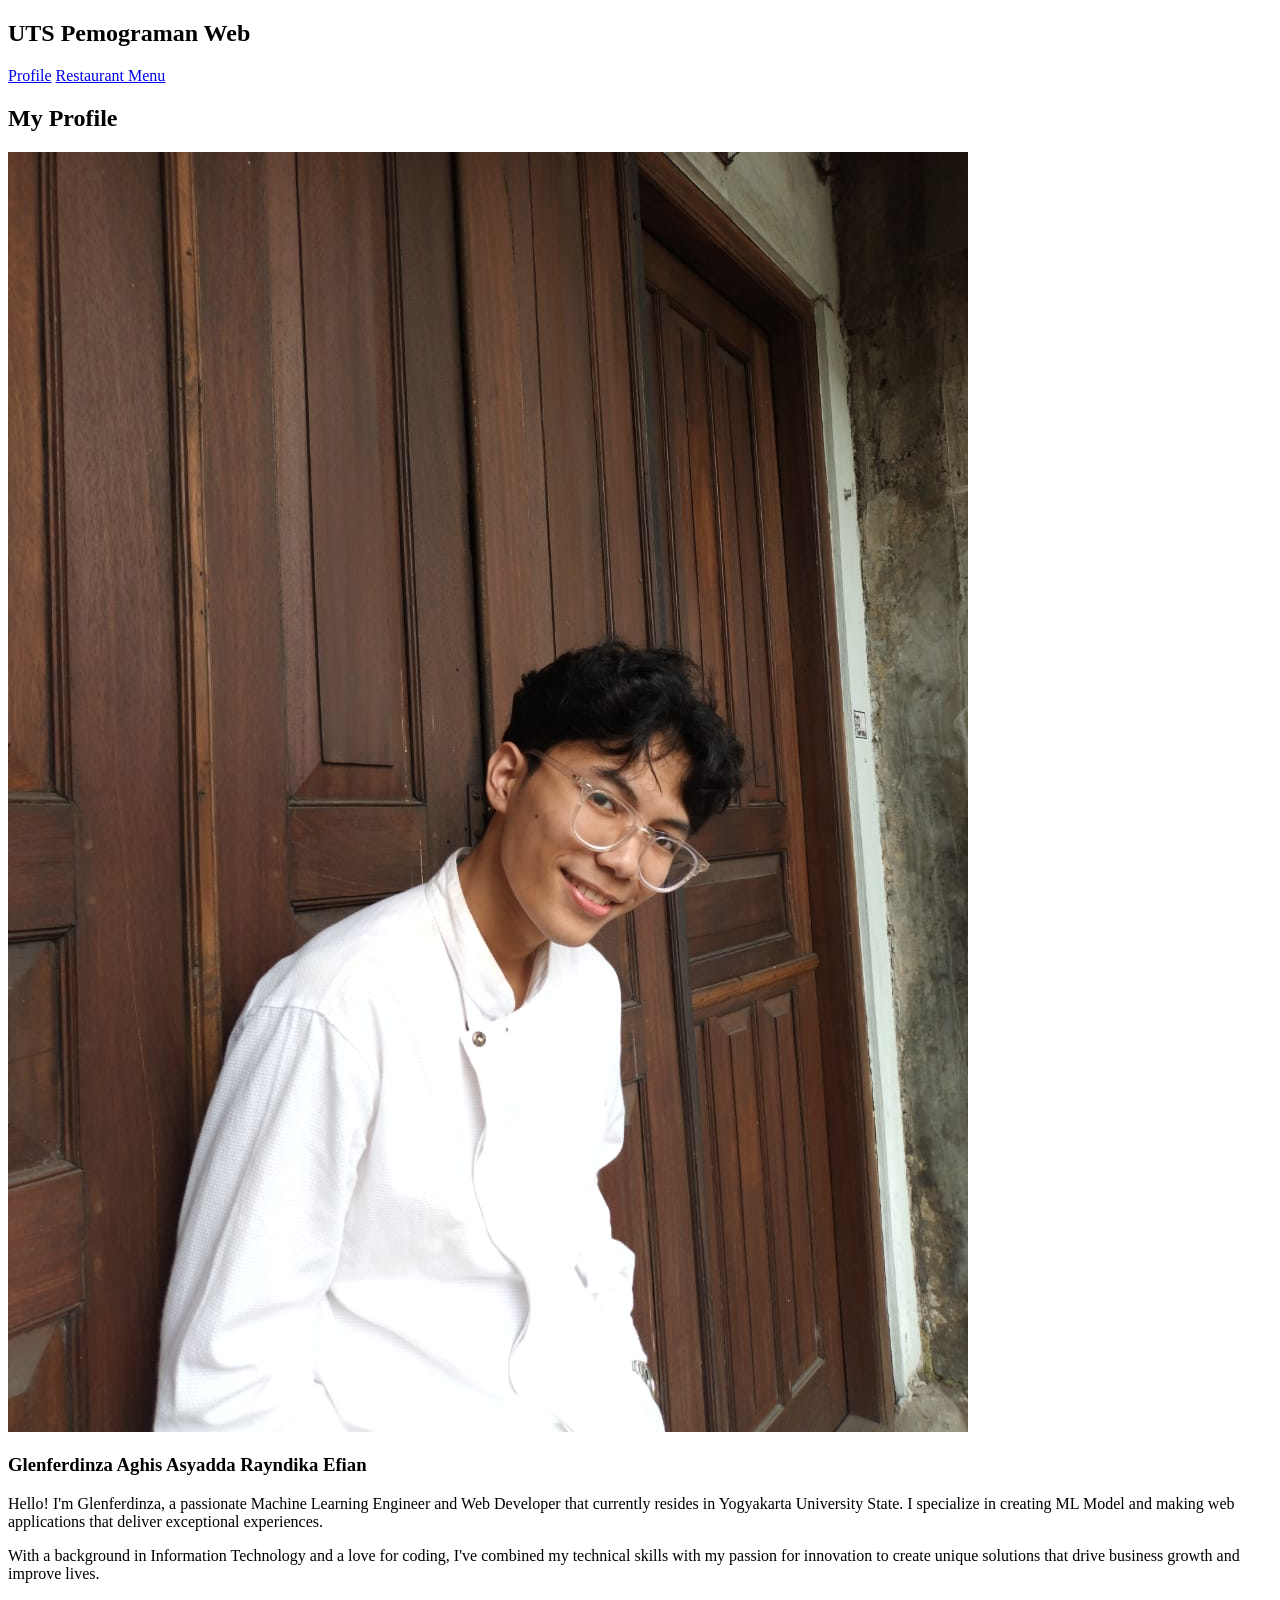
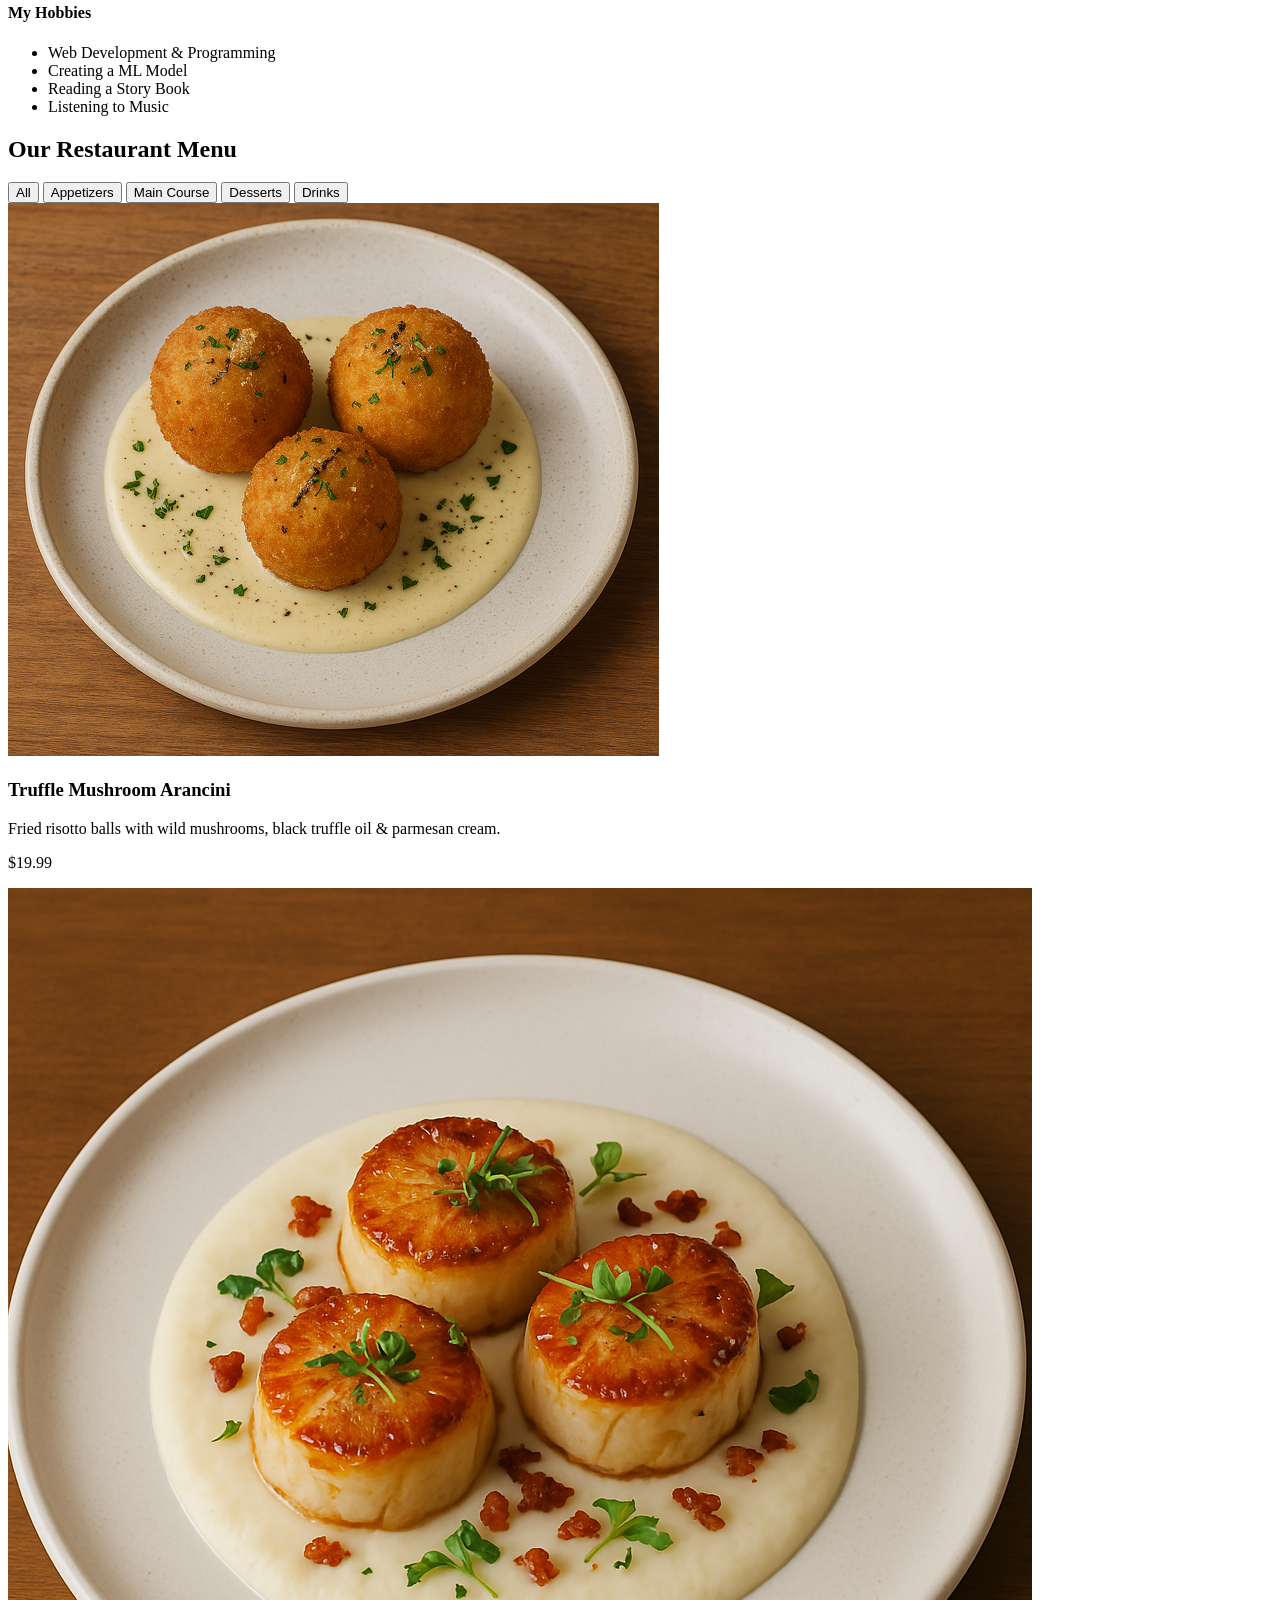
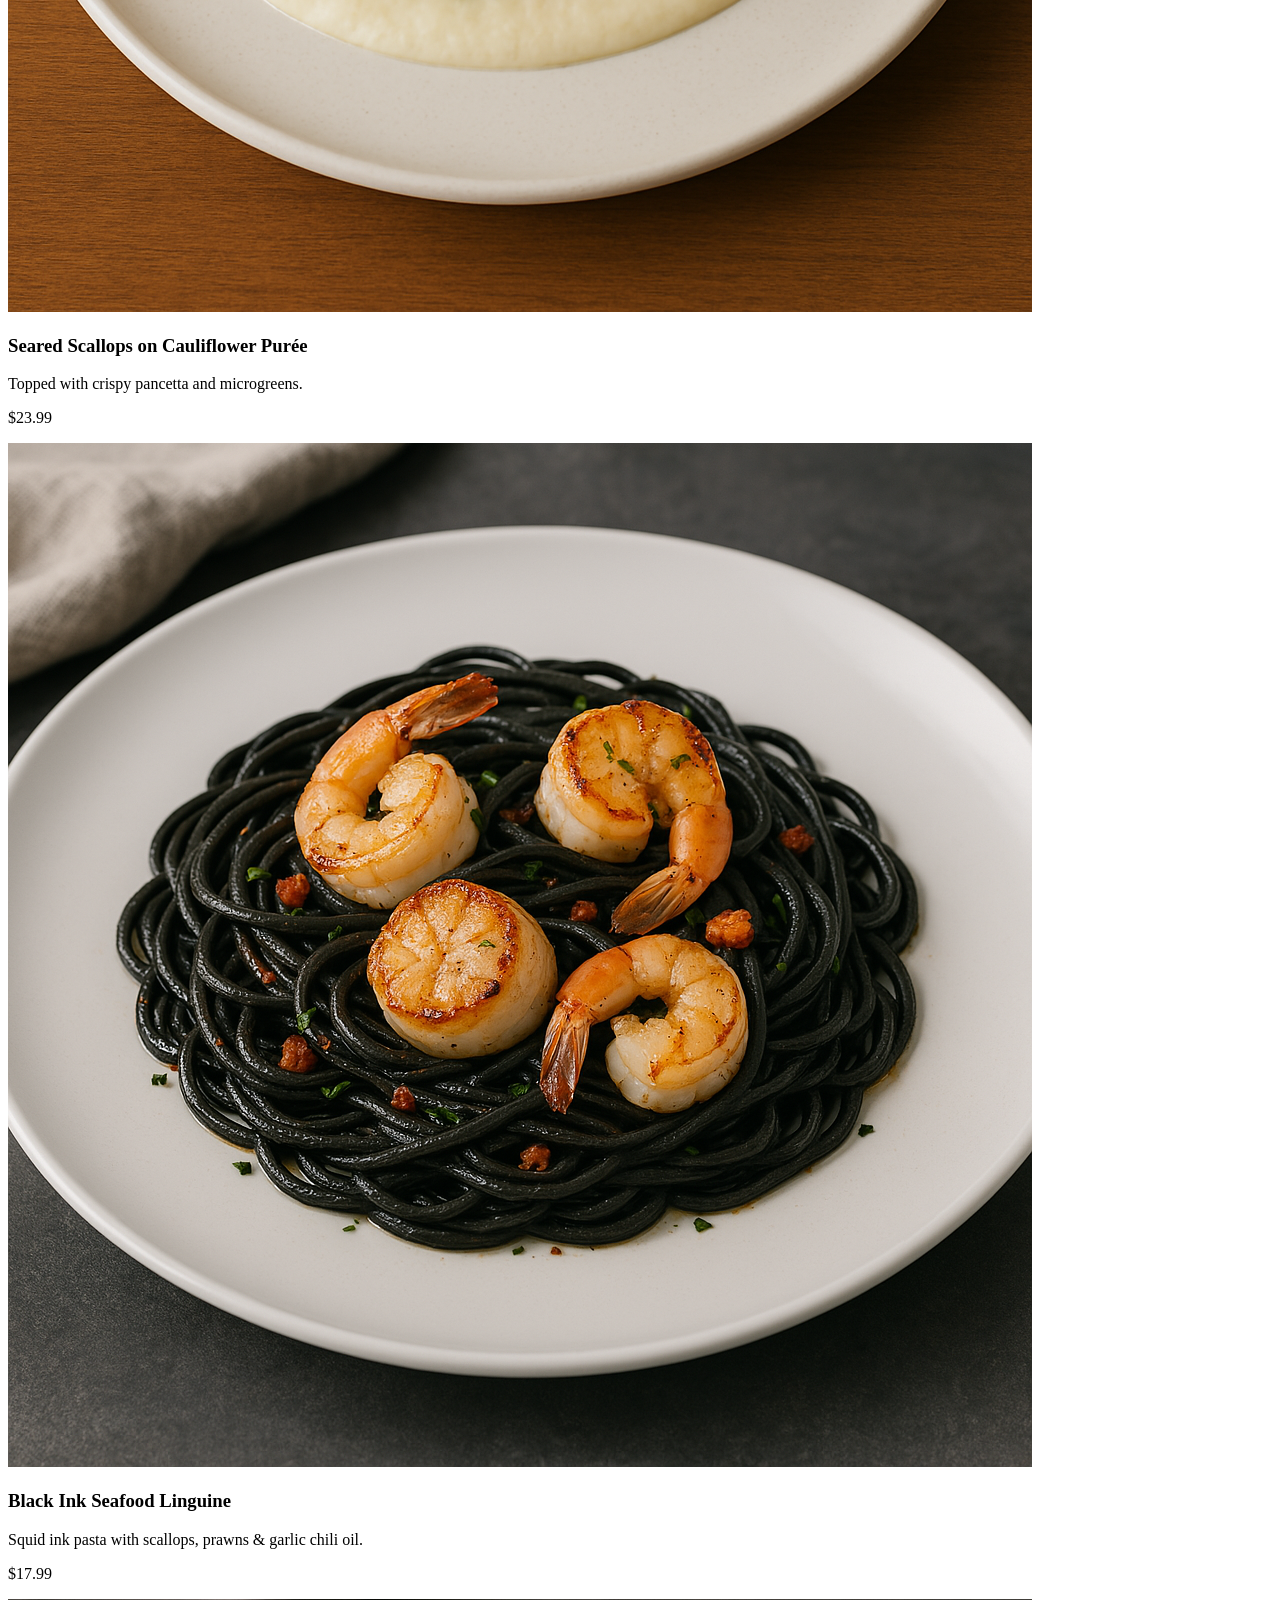
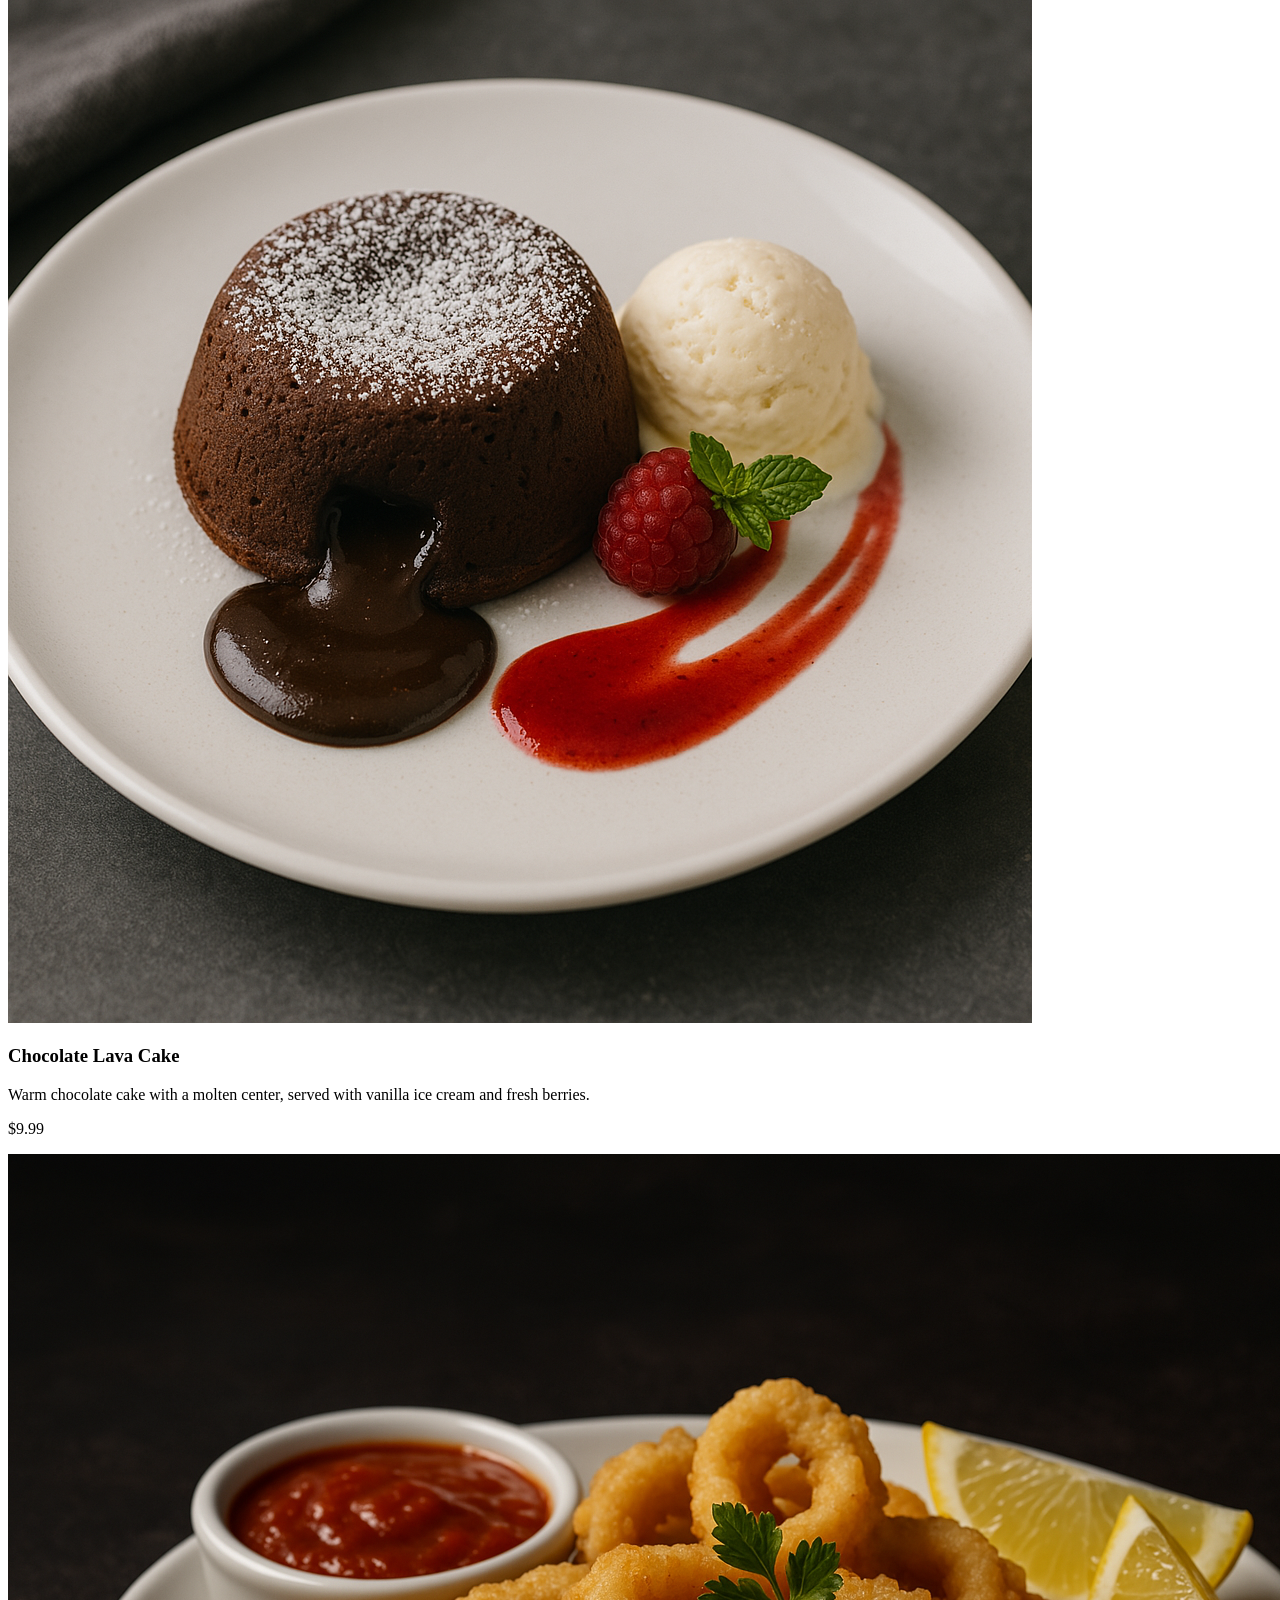
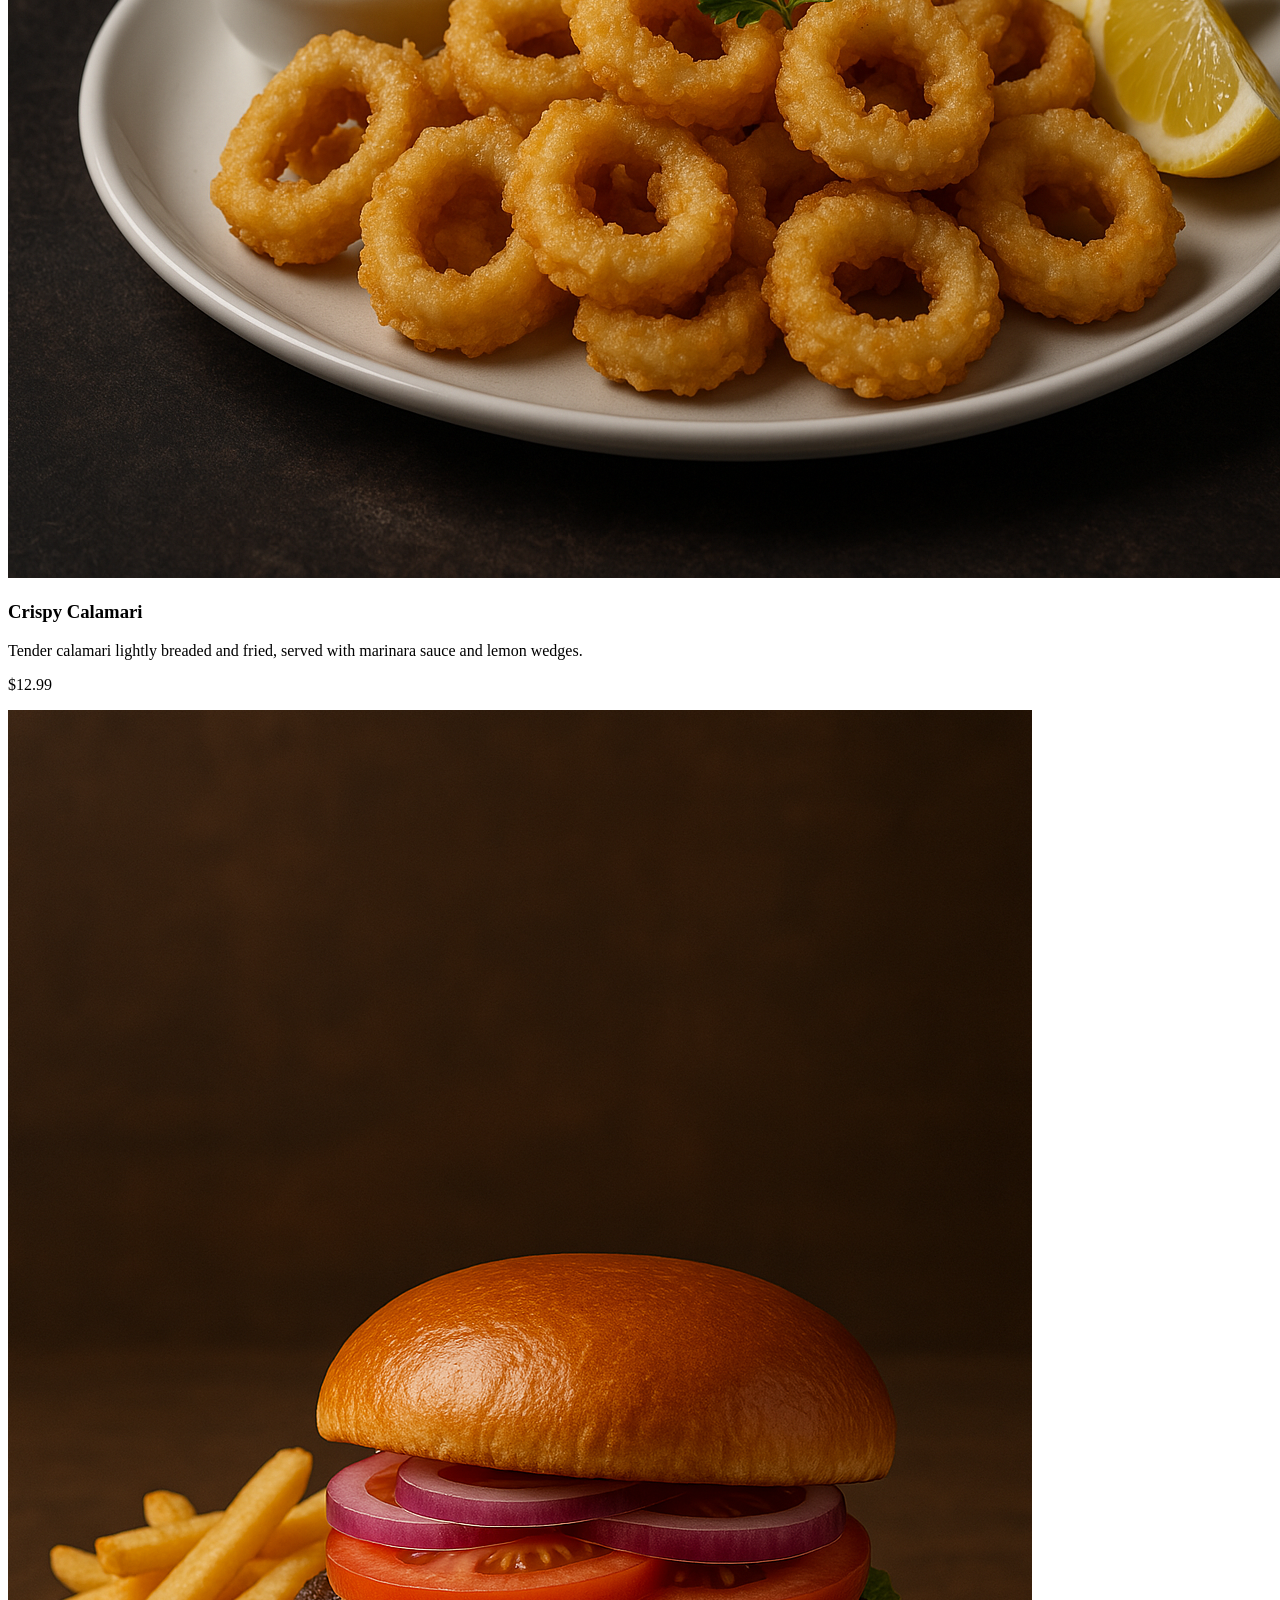
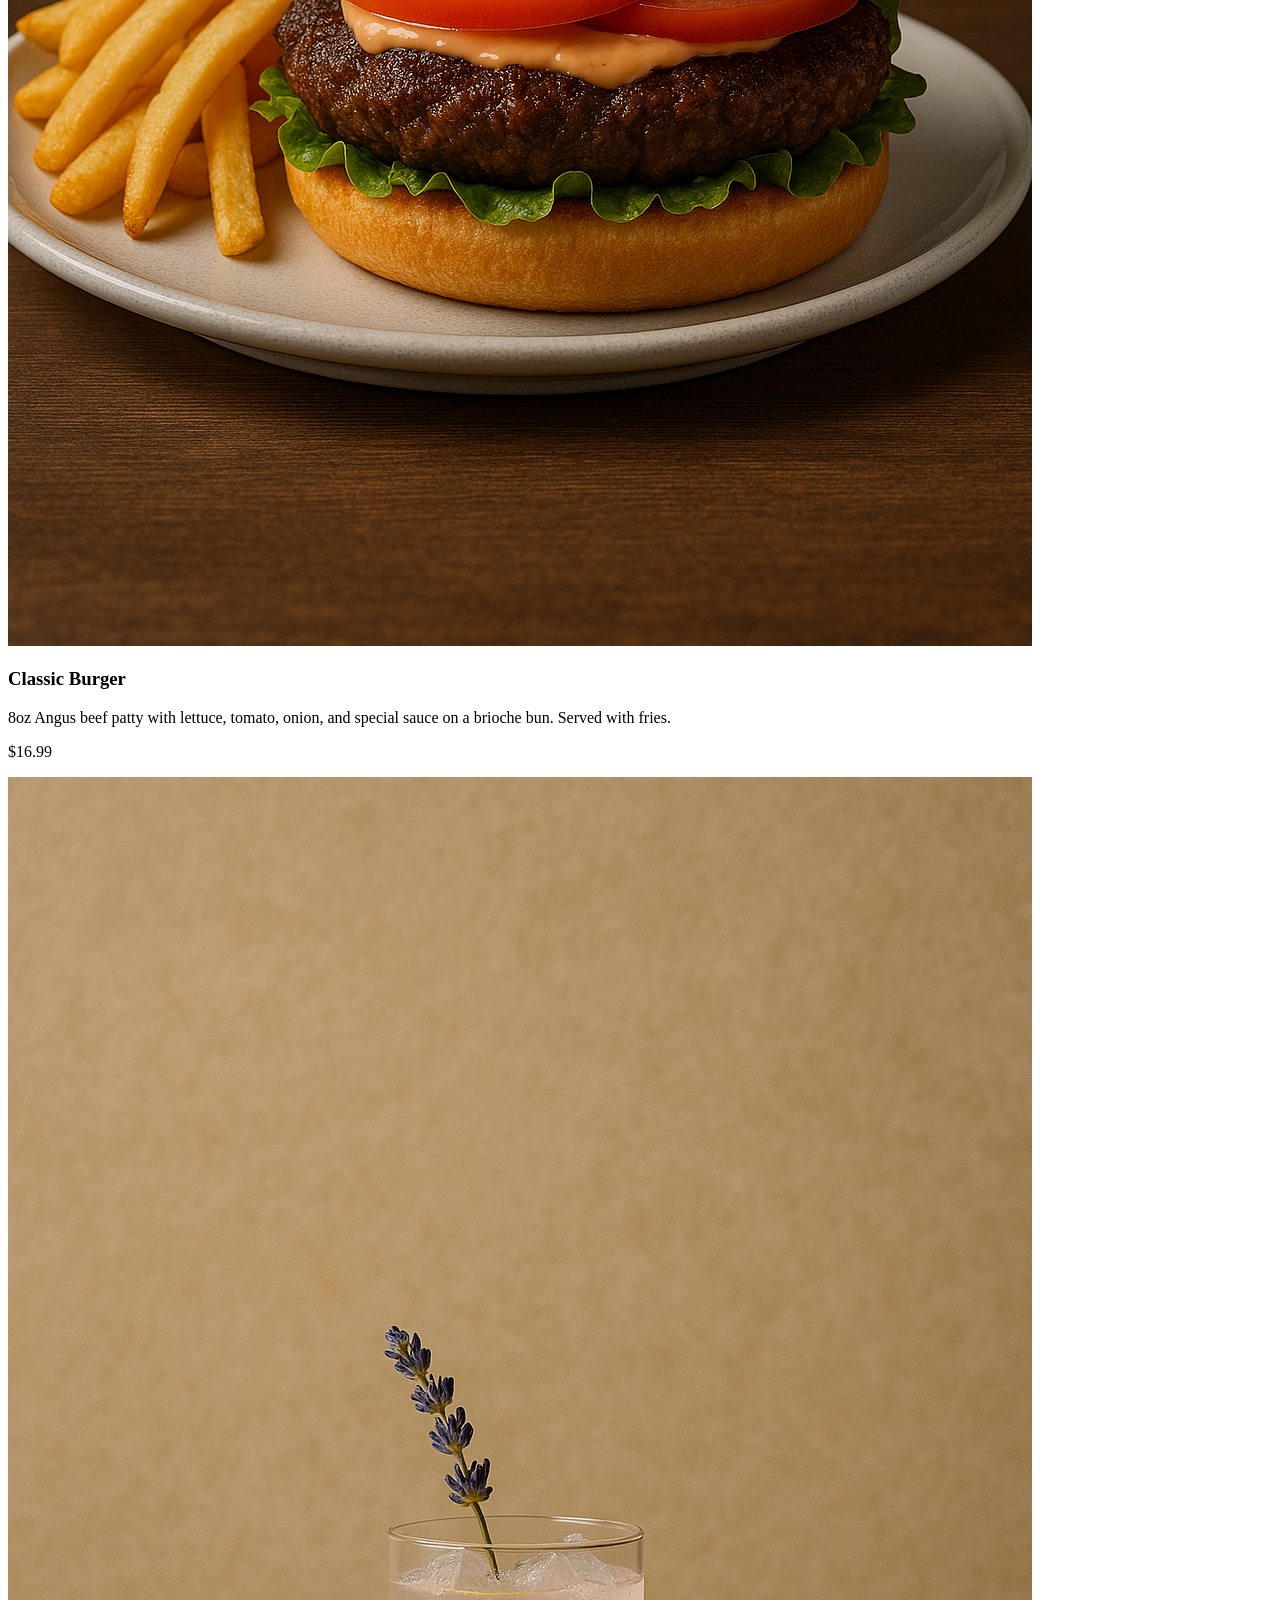
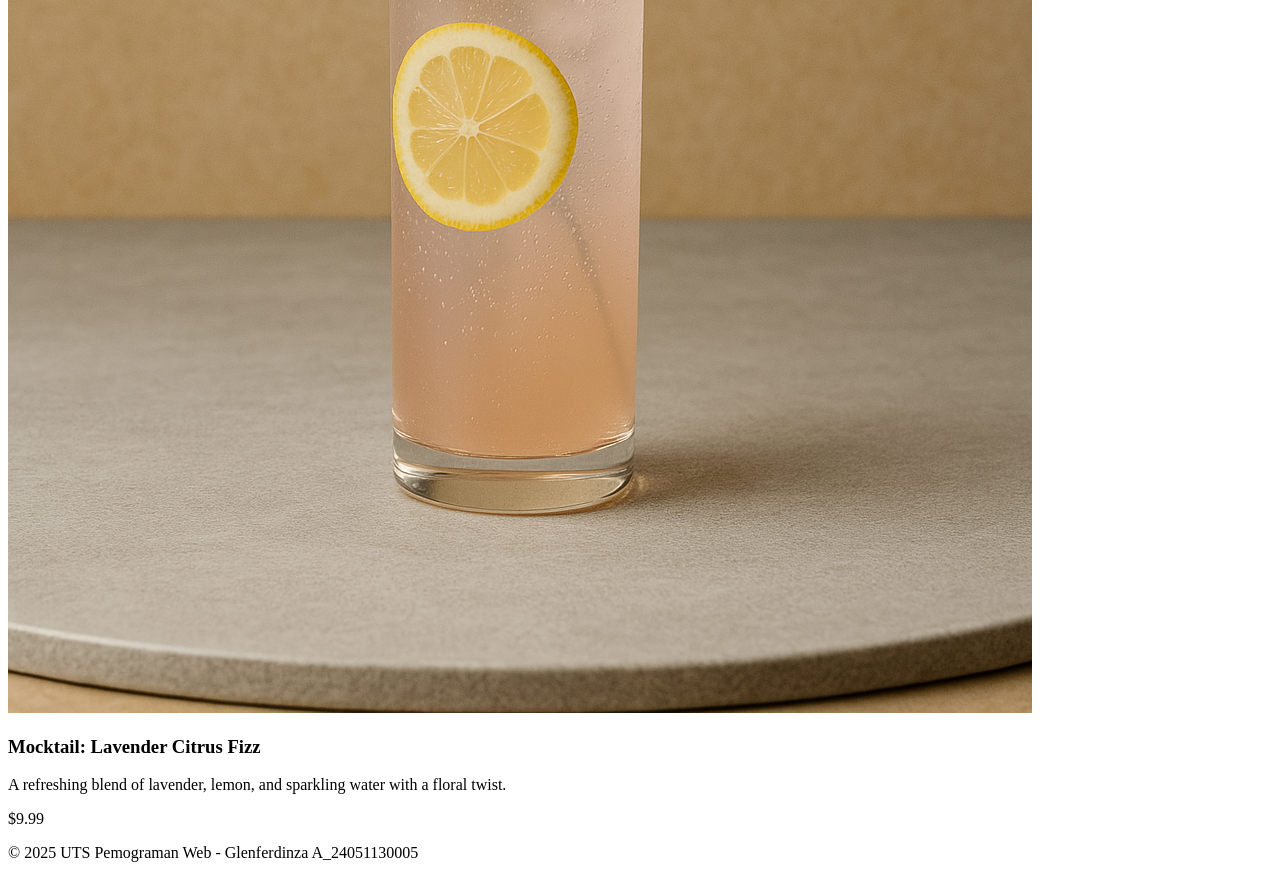
==== index.html @ 240e7302 "Add files via upload" ====
<!DOCTYPE html>
<html lang="en">
<head>
    <meta charset="UTF-8">
    <meta name="viewport" content="width=device-width, initial-scale=1.0">
    <title>My Profile & Restaurant Menu</title>
    <link rel="stylesheet" href="styles.css">
</head>
<body>
    <nav class="navbar">
        <h1>UTS Pemograman Web</h1>
        <div class="nav-links">
            <a href="#profile">Profile</a>
            <a href="#menu">Restaurant Menu</a>
        </div>
    </nav>

    <div class="container">
        <!-- Profile Section -->
        <section id="profile" class="profile-section">
            <h2 class="section-title">My Profile</h2>
            <div class="profile-content">
                <div class="profile-image">
                    <img src="img/glen.jpg" alt="Profile Picture">
                </div>
                <div class="profile-details">
                    <div class="marquee-container">
                        <h3 class="profile-name">Glenferdinza Aghis Asyadda Rayndika Efian</h3>
                    </div>
                    <div class="profile-bio">
                        <p>Hello! I'm Glenferdinza, a passionate Machine Learning Engineer and Web Developer that currently resides in Yogyakarta University State. I specialize in creating ML Model and making web applications that deliver exceptional experiences.</p>
                        
                        <p>With a background in Information Technology and a love for coding, I've combined my technical skills with my passion for innovation to create unique solutions that drive business growth and improve lives.</p>
                    </div>
                    <div class="hobbies-list">
                        <h4 class="hobbies-title">My Hobbies</h4>
                        <ul>
                            <li>Web Development & Programming</li>
                            <li>Creating a ML Model</li>
                            <li>Reading a Story Book</li>
                            <li>Listening to Music</li>
                        </ul>
                    </div>
                </div>
            </div>
        </section>

        <!-- Restaurant Menu Section -->
        <section id="menu" class="menu-section">
            <h2 class="section-title">Our Restaurant Menu</h2>
            
            <div class="menu-categories">
                <button class="category-button active" data-category="all">All</button>
                <button class="category-button" data-category="appetizer">Appetizers</button>
                <button class="category-button" data-category="main">Main Course</button>
                <button class="category-button" data-category="dessert">Desserts</button>
                <button class="category-button" data-category="drink">Drinks</button>
            </div>
            
            <div class="menu-grid">
                <!-- Menu Item 1 -->
                <div class="menu-item" data-category="appetizer">
                    <div class="item-image">
                        <img src="img/Truuffle.png" alt="Truggle Mushroom Arancini">
                    </div>
                    <div class="item-info">
                        <h3 class="item-name">Truffle Mushroom Arancini</h3>
                        <p class="item-description">Fried risotto balls with wild mushrooms, black truffle oil & parmesan cream.</p>
                        <p class="item-price">$19.99</p>
                    </div>
                </div>
                <!-- Menu Item 2 -->
                <div class="menu-item" data-category="appetizer">
                    <div class="item-image">
                        <img src="img/Seared.png" alt="Seared Scallops on Cauliflower Purée">
                    </div>
                    <div class="item-info">
                        <h3 class="item-name">Seared Scallops on Cauliflower Purée</h3>
                        <p class="item-description">Topped with crispy pancetta and microgreens.</p>
                        <p class="item-price">$23.99</p>
                    </div>
                </div>
                
                <!-- Menu Item 2 -->
                <div class="menu-item" data-category="main">
                    <div class="item-image">
                        <img src="img/Seafood.png" alt="Black Ink Seafood Linguine">
                    </div>
                    <div class="item-info">
                        <h3 class="item-name">Black Ink Seafood Linguine</h3>
                        <p class="item-description">Squid ink pasta with scallops, prawns & garlic chili oil.</p>
                        <p class="item-price">$17.99</p>
                    </div>
                </div>
                
                <!-- Menu Item 3 -->
                <div class="menu-item" data-category="dessert">
                    <div class="item-image">
                        <img src="img/coklat.png" alt="Chocolate Lava Cake">
                    </div>
                    <div class="item-info">
                        <h3 class="item-name">Chocolate Lava Cake</h3>
                        <p class="item-description">Warm chocolate cake with a molten center, served with vanilla ice cream and fresh berries.</p>
                        <p class="item-price">$9.99</p>
                    </div>
                </div>
                
                <!-- Menu Item 4 -->
                <div class="menu-item" data-category="appetizer">
                    <div class="item-image">
                        <img src="img/crispy.png" alt="Crispy Calamari">
                    </div>
                    <div class="item-info">
                        <h3 class="item-name">Crispy Calamari</h3>
                        <p class="item-description">Tender calamari lightly breaded and fried, served with marinara sauce and lemon wedges.</p>
                        <p class="item-price">$12.99</p>
                    </div>
                </div>
                
                <!-- Menu Item 5 -->
                <div class="menu-item" data-category="main">
                    <div class="item-image">
                        <img src="img/burger.png" alt="Classic Burger">
                    </div>
                    <div class="item-info">
                        <h3 class="item-name">Classic Burger</h3>
                        <p class="item-description">8oz Angus beef patty with lettuce, tomato, onion, and special sauce on a brioche bun. Served with fries.</p>
                        <p class="item-price">$16.99</p>
                    </div>
                </div>
                
                <!-- Menu Item 6 -->
                <div class="menu-item" data-category="drink">
                    <div class="item-image">
                        <img src="img/Lavender.png" alt="Mocktail: Lavender Citrus Fizz">
                    </div>
                    <div class="item-info">
                        <h3 class="item-name">Mocktail: Lavender Citrus Fizz</h3>
                        <p class="item-description">A refreshing blend of lavender, lemon, and sparkling water with a floral twist.</p>
                        <p class="item-price">$9.99</p>
                    </div>
                </div>
            </div>
        </section>
    </div>
    <footer>
        &copy; 2025 UTS Pemograman Web - Glenferdinza A_24051130005
    </footer>
    <script src="javascript/script.js"></script>
</body>
</html>
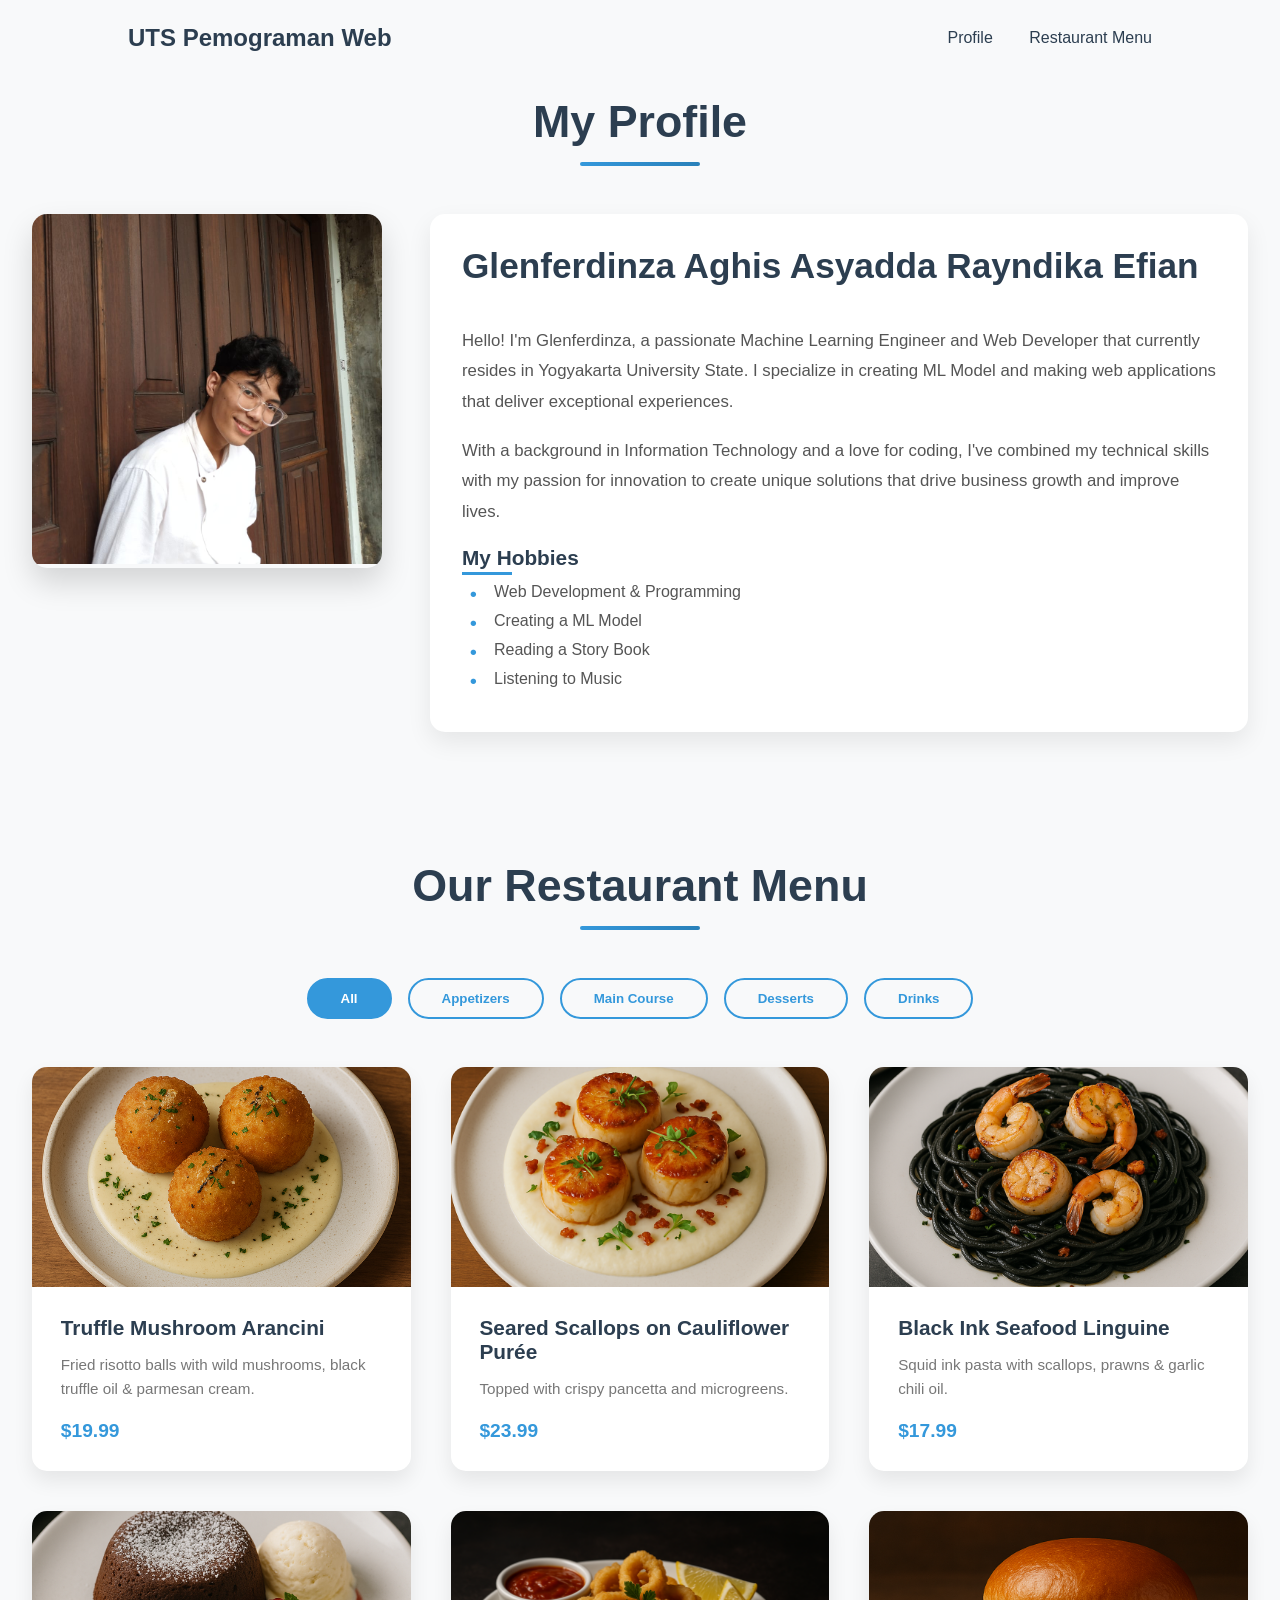
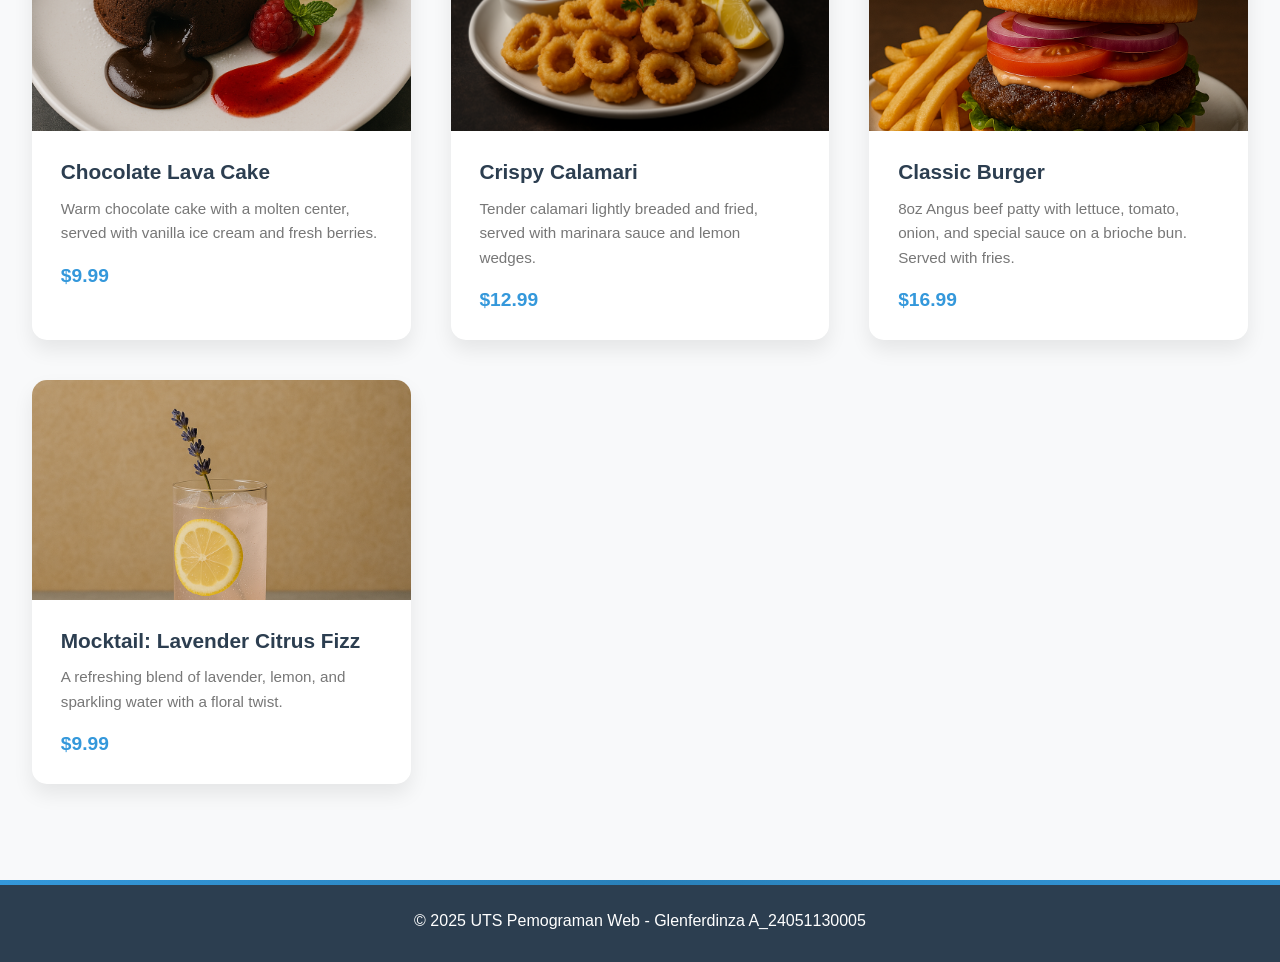
==== commit 1a9a411f: "Update index.html" ====
--- a/index.html
+++ b/index.html
@@ -4,7 +4,7 @@
     <meta charset="UTF-8">
     <meta name="viewport" content="width=device-width, initial-scale=1.0">
     <title>My Profile & Restaurant Menu</title>
-    <link rel="stylesheet" href="styles.css">
+    <link rel="stylesheet" href="css/styles.css">
 </head>
 <body>
     <nav class="navbar">
@@ -148,4 +148,4 @@
     </footer>
     <script src="javascript/script.js"></script>
 </body>
-</html>+</html>
--- a/css/styles.css
+++ b/css/styles.css
@@ -0,0 +1,460 @@
+* {
+    margin: 0;
+    padding: 0;
+    box-sizing: border-box;
+    font-family: 'Poppins', Arial, sans-serif;
+}
+
+body {
+    background-color: #f8f9fa;
+    overflow-x: hidden;
+}
+
+/* Navbar with scroll effect */
+.navbar {
+    background-color: rgba(44, 62, 80, 0);
+    color: #2c3e50;
+    padding: 1.5rem 10%;
+    display: flex;
+    justify-content: space-between;
+    align-items: center;
+    position: fixed;
+    top: 0;
+    width: 100%;
+    z-index: 100;
+    transition: all 0.4s ease;
+    box-shadow: 0 0 0 rgba(0, 0, 0, 0);
+}
+
+.navbar.scrolled {
+    color : white;
+    background-color: rgba(44, 62, 80, 0.95);
+    padding: 1rem 10%;
+    box-shadow: 0 5px 20px rgba(0, 0, 0, 0.1);
+}
+
+.logo {
+    font-size: 1.8rem;
+    font-weight: 700;
+    letter-spacing: 1px;
+}
+
+.nav-links a {
+    color: #2c3e50;
+    text-decoration: none;
+    margin-left: 2rem;
+    font-weight: 500;
+    position: relative;
+    padding: 0.5rem 0;
+    transition: all 0.3s;
+}
+
+.navbar.scrolled .nav-links a {
+    color: white;
+}
+
+.nav-links a::after {
+    content: '';
+    position: absolute;
+    width: 0;
+    height: 2px;
+    background-color: #3498db;
+    bottom: 0;
+    left: 0;
+    transition: width 0.3s ease;
+}
+
+.nav-links a:hover {
+    color: #3498db;
+}
+
+.nav-links a:hover::after {
+    width: 100%;
+}
+
+/* Main content container */
+.container {
+    max-width: 1300px;
+    margin: 0 auto;
+    padding: 6rem 2rem 2rem;
+}
+
+/* Section titles with animation */
+.section-title {
+    text-align: center;
+    font-size: 2.8rem;
+    margin-bottom: 3rem;
+    color: #2c3e50;
+    position: relative;
+    padding-bottom: 1.2rem;
+    opacity: 0;
+    transform: translateY(30px);
+    transition: all 0.8s ease;
+}
+
+.section-title.visible {
+    opacity: 1;
+    transform: translateY(0);
+}
+
+.section-title:after {
+    content: '';
+    position: absolute;
+    bottom: 0;
+    left: 50%;
+    transform: translateX(-50%);
+    width: 120px;
+    height: 4px;
+    background: linear-gradient(90deg, #3498db, #2980b9);
+    border-radius: 2px;
+}
+
+/* Profile Section */
+.profile-section {
+    margin-bottom: 5rem;
+}
+
+.profile-content {
+    display: flex;
+    flex-direction: column;
+    align-items: center;
+    gap: 3rem;
+    opacity: 0;
+    transform: translateY(30px);
+    transition: all 0.8s ease 0.2s;
+}
+
+.profile-content.visible {
+    opacity: 1;
+    transform: translateY(0);
+}
+
+@media (min-width: 768px) {
+    .profile-content {
+        flex-direction: row;
+        align-items: flex-start;
+    }
+}
+
+.profile-image {
+    flex: 0 0 350px;
+    position: relative;
+    overflow: hidden;
+    border-radius: 15px;
+    box-shadow: 0 15px 30px rgba(0, 0, 0, 0.15);
+    transition: transform 0.5s ease;
+}
+
+.profile-image:hover {
+    transform: scale(1.03);
+}
+
+.profile-image img {
+    width: 100%;
+    height: 350px;
+    object-fit: cover;
+    transition: transform 0.8s ease;
+}
+
+.profile-image:hover img {
+    transform: scale(1.1);
+}
+
+.profile-details {
+    flex: 1;
+    background-color: white;
+    padding: 2rem;
+    border-radius: 15px;
+    box-shadow: 0 10px 25px rgba(0, 0, 0, 0.08);
+}
+
+.marquee-container {
+    overflow: hidden;
+    white-space: nowrap;
+    margin-bottom: 1.5rem;
+}
+
+.profile-name {
+    font-size: 2.2rem;
+    color: #2c3e50;
+    margin-bottom: 1rem;
+    display: inline-block;
+    animation: marquee 15s linear infinite;
+}
+
+@keyframes marquee {
+    0% { transform: translateX(100%); }
+    100% { transform: translateX(-100%); }
+}
+
+.profile-bio p {
+    margin-bottom: 1.2rem;
+    line-height: 1.8;
+    color: #555;
+    font-size: 1.05rem;
+}
+
+.hobbies-title {
+    font-size: 1.3rem;
+    margin-bottom: 0.8rem;
+    color: #2c3e50;
+    position: relative;
+    display: inline-block;
+}
+
+.hobbies-title::after {
+    content: '';
+    position: absolute;
+    bottom: -5px;
+    left: 0;
+    width: 50px;
+    height: 3px;
+    background-color: #3498db;
+}
+
+.hobbies-list ul {
+    list-style: none;
+    margin-left: 0.5rem;
+}
+
+.hobbies-list li {
+    margin-bottom: 0.7rem;
+    color: #555;
+    position: relative;
+    padding-left: 1.5rem;
+    transition: transform 0.3s ease;
+}
+
+.hobbies-list li:hover {
+    transform: translateX(5px);
+}
+
+.hobbies-list li::before {
+    content: '•';
+    position: absolute;
+    left: 0;
+    color: #3498db;
+    font-weight: bold;
+    font-size: 1.2rem;
+}
+
+/* Menu Section */
+.menu-section {
+    padding-top: 3rem;
+}
+
+.menu-categories {
+    display: flex;
+    justify-content: center;
+    flex-wrap: wrap;
+    gap: 1rem;
+    margin-bottom: 3rem;
+    opacity: 0;
+    transform: translateY(30px);
+    transition: all 0.8s ease 0.3s;
+}
+
+.menu-categories.visible {
+    opacity: 1;
+    transform: translateY(0);
+}
+
+.category-button {
+    background-color: #f8f9fa;
+    border: 2px solid #3498db;
+    color: #3498db;
+    padding: 0.7rem 2rem;
+    border-radius: 50px;
+    cursor: pointer;
+    font-weight: 600;
+    transition: all 0.3s cubic-bezier(0.68, -0.55, 0.265, 1.55);
+    position: relative;
+    overflow: hidden;
+    z-index: 1;
+}
+
+.category-button:before {
+    content: '';
+    position: absolute;
+    top: 0;
+    left: 0;
+    width: 0%;
+    height: 100%;
+    background-color: #3498db;
+    transition: all 0.3s;
+    z-index: -1;
+}
+
+.category-button:hover:before {
+    width: 100%;
+}
+
+.category-button:hover {
+    color: white;
+    transform: translateY(-3px);
+    box-shadow: 0 7px 15px rgba(52, 152, 219, 0.25);
+}
+
+.category-button.active {
+    background-color: #3498db;
+    color: white;
+}
+
+.menu-grid {
+    display: grid;
+    grid-template-columns: repeat(auto-fill, minmax(300px, 1fr));
+    gap: 2.5rem;
+    opacity: 0;
+    transform: translateY(30px);
+    transition: all 0.8s ease 0.4s;
+}
+
+.menu-grid.visible {
+    opacity: 1;
+    transform: translateY(0);
+}
+
+.menu-item {
+    background-color: white;
+    border-radius: 15px;
+    overflow: hidden;
+    box-shadow: 0 10px 20px rgba(0, 0, 0, 0.08);
+    transition: all 0.4s ease;
+    opacity: 0;
+    transform: translateY(30px);
+    animation: fadeInUp 0.8s forwards;
+}
+
+@keyframes fadeInUp {
+    from {
+        opacity: 0;
+        transform: translateY(30px);
+    }
+    to {
+        opacity: 1;
+        transform: translateY(0);
+    }
+}
+
+.menu-item:hover {
+    transform: translateY(-10px);
+    box-shadow: 0 20px 30px rgba(0, 0, 0, 0.12);
+}
+
+.item-image {
+    height: 220px;
+    overflow: hidden;
+    position: relative;
+}
+
+.item-image img {
+    width: 100%;
+    height: 100%;
+    object-fit: cover;
+    transition: transform 0.6s ease;
+}
+
+.menu-item:hover .item-image img {
+    transform: scale(1.1);
+}
+
+.item-image::after {
+    content: '';
+    position: absolute;
+    bottom: 0;
+    left: 0;
+    width: 100%;
+    height: 40%;
+    background: linear-gradient(to top, rgba(0, 0, 0, 0.5), transparent);
+    opacity: 0;
+    transition: opacity 0.4s ease;
+}
+
+.menu-item:hover .item-image::after {
+    opacity: 1;
+}
+
+.item-info {
+    padding: 1.8rem;
+    position: relative;
+}
+
+.item-name {
+    font-size: 1.3rem;
+    margin-bottom: 0.8rem;
+    color: #2c3e50;
+    position: relative;
+    display: inline-block;
+    transition: transform 0.3s ease;
+}
+
+.menu-item:hover .item-name {
+    transform: translateX(5px);
+}
+
+.item-description {
+    color: #777;
+    font-size: 0.95rem;
+    margin-bottom: 1.2rem;
+    line-height: 1.6;
+}
+
+.item-price {
+    font-weight: bold;
+    color: #3498db;
+    font-size: 1.2rem;
+    display: inline-block;
+    position: relative;
+}
+
+.item-price::before {
+    content: '';
+    position: absolute;
+    bottom: -5px;
+    left: 0;
+    width: 0;
+    height: 2px;
+    background-color: #3498db;
+    transition: width 0.3s ease;
+}
+
+.menu-item:hover .item-price::before {
+    width: 100%;
+}
+
+/* Footer */
+footer {
+    background-color: #2c3e50;
+    color: white;
+    text-align: center;
+    padding: 2rem;
+    margin-top: 4rem;
+    position: relative;
+}
+
+footer::before {
+    content: '';
+    position: absolute;
+    top: 0;
+    left: 0;
+    width: 100%;
+    height: 5px;
+    background: linear-gradient(90deg, #3498db, #2980b9, #3498db);
+}
+
+/* Hidden class for filtering */
+.hidden {
+    display: none;
+}
+
+/* Animations for scroll effects */
+.fade-in {
+    opacity: 0;
+    transform: translateY(20px);
+    transition: opacity 0.6s ease, transform 0.6s ease;
+}
+
+.fade-in.visible {
+    opacity: 1;
+    transform: translateY(0);
+}
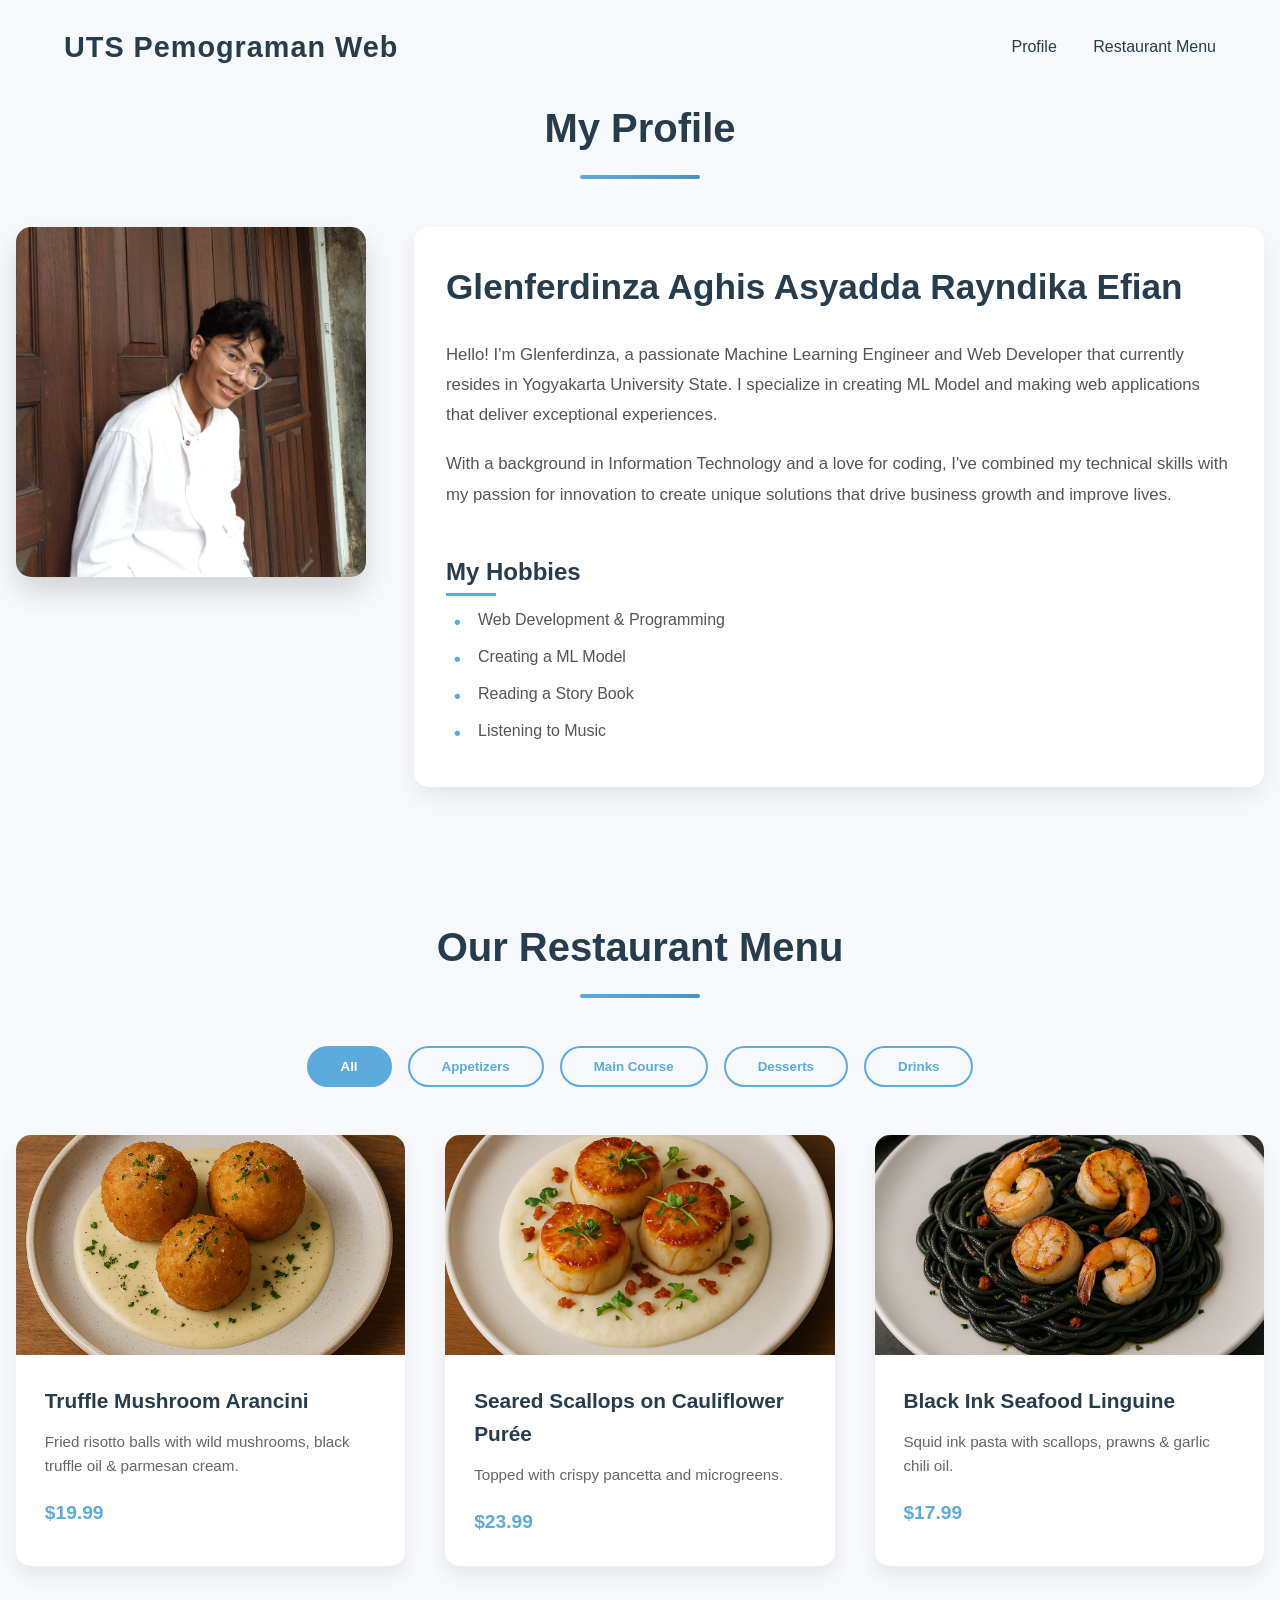
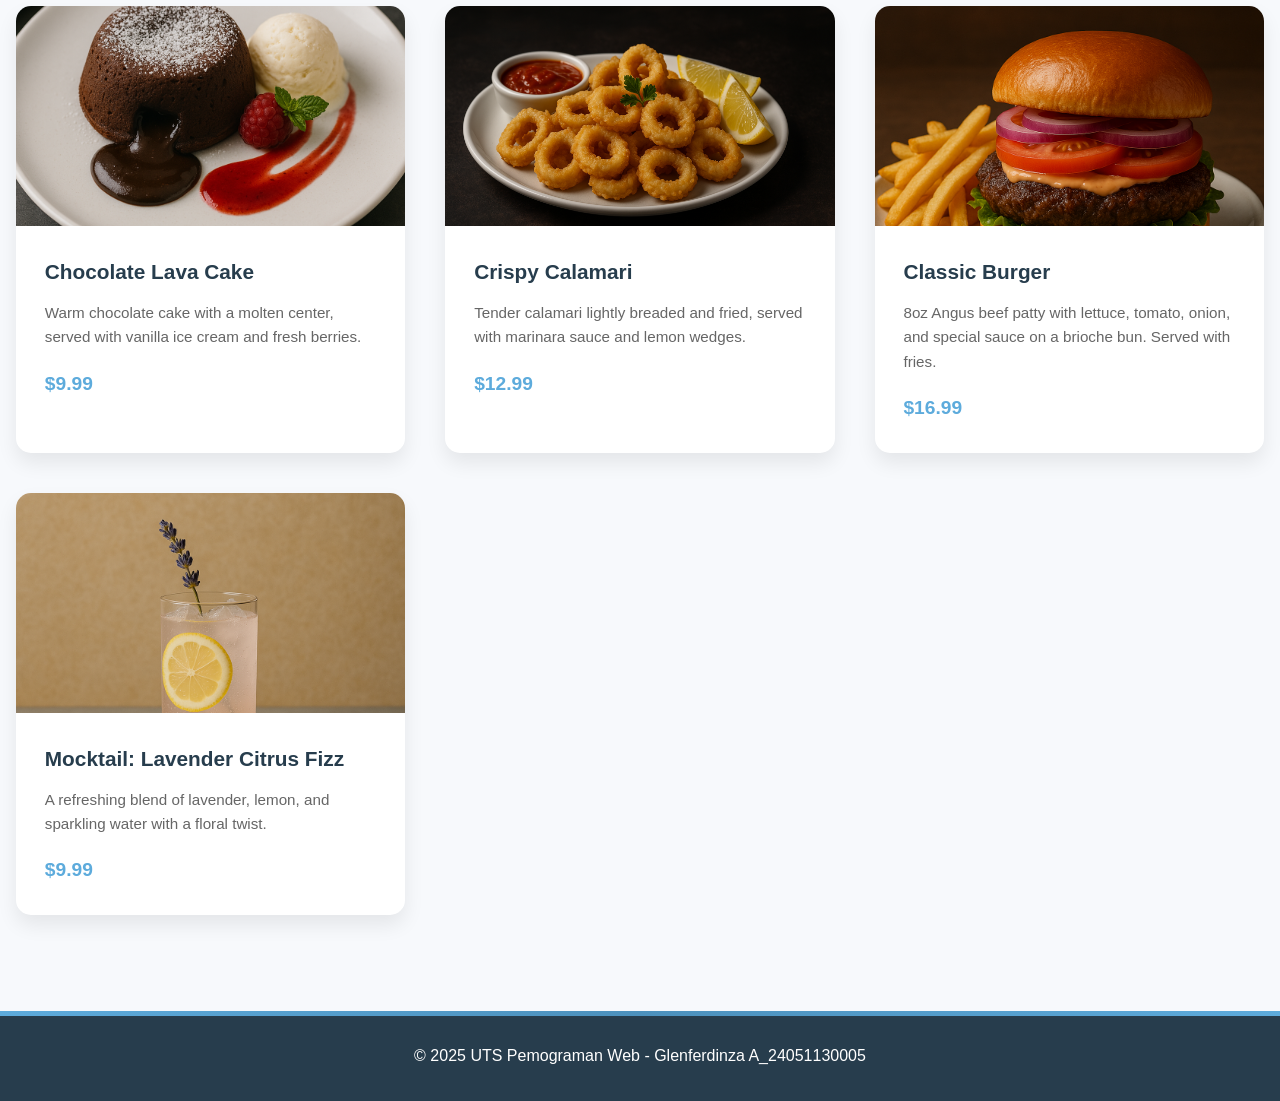
==== commit 9d0ea596: "Add files via upload" ====
--- a/index.html
+++ b/index.html
@@ -4,7 +4,7 @@
     <meta charset="UTF-8">
     <meta name="viewport" content="width=device-width, initial-scale=1.0">
     <title>My Profile & Restaurant Menu</title>
-    <link rel="stylesheet" href="css/styles.css">
+    <link rel="stylesheet" href="UTS WEB/css/styles.css">
 </head>
 <body>
     <nav class="navbar">
@@ -21,10 +21,10 @@
             <h2 class="section-title">My Profile</h2>
             <div class="profile-content">
                 <div class="profile-image">
-                    <img src="img/glen.jpg" alt="Profile Picture">
+                    <img src="UTS WEB/img/glen.jpg" alt="Profile Picture">
                 </div>
                 <div class="profile-details">
-                    <div class="marquee-container">
+                    <div class="name-highlight">
                         <h3 class="profile-name">Glenferdinza Aghis Asyadda Rayndika Efian</h3>
                     </div>
                     <div class="profile-bio">
@@ -61,7 +61,7 @@
                 <!-- Menu Item 1 -->
                 <div class="menu-item" data-category="appetizer">
                     <div class="item-image">
-                        <img src="img/Truuffle.png" alt="Truggle Mushroom Arancini">
+                        <img src="UTS WEB/img/Truuffle.png" alt="Truggle Mushroom Arancini">
                     </div>
                     <div class="item-info">
                         <h3 class="item-name">Truffle Mushroom Arancini</h3>
@@ -72,7 +72,7 @@
                 <!-- Menu Item 2 -->
                 <div class="menu-item" data-category="appetizer">
                     <div class="item-image">
-                        <img src="img/Seared.png" alt="Seared Scallops on Cauliflower Purée">
+                        <img src="UTS WEB/img/Seared.png" alt="Seared Scallops on Cauliflower Purée">
                     </div>
                     <div class="item-info">
                         <h3 class="item-name">Seared Scallops on Cauliflower Purée</h3>
@@ -81,10 +81,10 @@
                     </div>
                 </div>
                 
-                <!-- Menu Item 2 -->
+                <!-- Menu Item 3 -->
                 <div class="menu-item" data-category="main">
                     <div class="item-image">
-                        <img src="img/Seafood.png" alt="Black Ink Seafood Linguine">
+                        <img src="UTS WEB/img/Seafood.png" alt="Black Ink Seafood Linguine">
                     </div>
                     <div class="item-info">
                         <h3 class="item-name">Black Ink Seafood Linguine</h3>
@@ -93,10 +93,10 @@
                     </div>
                 </div>
                 
-                <!-- Menu Item 3 -->
+                <!-- Menu Item 4 -->
                 <div class="menu-item" data-category="dessert">
                     <div class="item-image">
-                        <img src="img/coklat.png" alt="Chocolate Lava Cake">
+                        <img src="UTS WEB/img/coklat.png" alt="Chocolate Lava Cake">
                     </div>
                     <div class="item-info">
                         <h3 class="item-name">Chocolate Lava Cake</h3>
@@ -105,10 +105,10 @@
                     </div>
                 </div>
                 
-                <!-- Menu Item 4 -->
+                <!-- Menu Item 5 -->
                 <div class="menu-item" data-category="appetizer">
                     <div class="item-image">
-                        <img src="img/crispy.png" alt="Crispy Calamari">
+                        <img src="UTS WEB/img/crispy.png" alt="Crispy Calamari">
                     </div>
                     <div class="item-info">
                         <h3 class="item-name">Crispy Calamari</h3>
@@ -117,10 +117,10 @@
                     </div>
                 </div>
                 
-                <!-- Menu Item 5 -->
+                <!-- Menu Item 6 -->
                 <div class="menu-item" data-category="main">
                     <div class="item-image">
-                        <img src="img/burger.png" alt="Classic Burger">
+                        <img src="UTS WEB/img/burger.png" alt="Classic Burger">
                     </div>
                     <div class="item-info">
                         <h3 class="item-name">Classic Burger</h3>
@@ -129,10 +129,10 @@
                     </div>
                 </div>
                 
-                <!-- Menu Item 6 -->
+                <!-- Menu Item 7 -->
                 <div class="menu-item" data-category="drink">
                     <div class="item-image">
-                        <img src="img/Lavender.png" alt="Mocktail: Lavender Citrus Fizz">
+                        <img src="UTS WEB/img/Lavender.png" alt="Mocktail: Lavender Citrus Fizz">
                     </div>
                     <div class="item-info">
                         <h3 class="item-name">Mocktail: Lavender Citrus Fizz</h3>
@@ -143,9 +143,12 @@
             </div>
         </section>
     </div>
+
     <footer>
         &copy; 2025 UTS Pemograman Web - Glenferdinza A_24051130005
     </footer>
-    <script src="javascript/script.js"></script>
+
+    <!-- External JavaScript file -->
+    <script src="UTS WEB/javascript/script.js"></script>
 </body>
-</html>
+</html>
--- a/UTS WEB/css/styles.css
+++ b/UTS WEB/css/styles.css
@@ -0,0 +1,796 @@
+/* Base styles */
+* {
+    box-sizing: border-box;
+    margin: 0;
+    padding: 0;
+    font-family: 'Poppins', 'Segoe UI', Arial, sans-serif;
+  }
+  
+  body {
+    background-color: #f7f9fc;
+    line-height: 1.6;
+    overflow-x: hidden;
+    -webkit-tap-highlight-color: transparent; /* Removes tap highlight on Android */
+  }
+  
+  /* Navbar with scroll effect */
+  .navbar {
+    display: flex;
+    justify-content: space-between;
+    align-items: center;
+    padding: 1.5rem 10%;
+    background-color: rgba(39, 55, 77, 0);
+    color: #273d4d;
+    position: fixed;
+    width: 100%;
+    top: 0;
+    z-index: 100;
+    transition: all 0.4s ease;
+    box-shadow: 0 0 0 rgba(0, 0, 0, 0);
+  }
+  
+  .navbar.scrolled {
+    color: white;
+    background-color: rgba(39, 55, 77, 0.95);
+    padding: 1rem 10%;
+    box-shadow: 0 5px 20px rgba(0, 0, 0, 0.1);
+  }
+  
+  .navbar h1, .logo {
+    font-size: 1.8rem;
+    font-weight: 700;
+    letter-spacing: 1px;
+    margin: 0;
+  }
+  
+  .nav-links a {
+    color: #273d4d;
+    text-decoration: none;
+    margin-left: 2rem;
+    font-weight: 500;
+    position: relative;
+    padding: 0.5rem 0;
+    transition: all 0.3s;
+  }
+  
+  .navbar.scrolled .nav-links a {
+    color: white;
+  }
+  
+  .nav-links a::after {
+    content: '';
+    position: absolute;
+    width: 0;
+    height: 2px;
+    background-color: #5dabdc;
+    bottom: 0;
+    left: 0;
+    transition: width 0.3s ease;
+  }
+  
+  .nav-links a:hover {
+    color: #5dabdc;
+  }
+  
+  .nav-links a:hover::after {
+    width: 100%;
+  }
+  
+  /* Mobile menu toggle */
+  .menu-toggle {
+    display: none;
+    cursor: pointer;
+    z-index: 101;
+  }
+  
+  .menu-toggle span {
+    display: block;
+    width: 25px;
+    height: 3px;
+    background-color: #273d4d;
+    margin: 5px 0;
+    transition: all 0.3s ease;
+  }
+  
+  .navbar.scrolled .menu-toggle span {
+    background-color: white;
+  }
+  
+  /* Container */
+  .container {
+    max-width: 1300px;
+    margin: 0 auto;
+    padding: 6rem 2rem 2rem;
+  }
+  
+  /* Section styling with animation */
+  .section-title {
+    text-align: center;
+    font-size: 2.5rem;
+    margin-bottom: 3rem;
+    color: #273d4d;
+    position: relative;
+    padding-bottom: 1.2rem;
+    opacity: 0;
+    transform: translateY(30px);
+    transition: all 0.8s ease;
+  }
+  
+  .section-title.visible {
+    opacity: 1;
+    transform: translateY(0);
+  }
+  
+  .section-title:after {
+    content: '';
+    position: absolute;
+    bottom: 0;
+    left: 50%;
+    transform: translateX(-50%);
+    width: 120px;
+    height: 4px;
+    background: linear-gradient(90deg, #5dabdc, #4c91bd);
+    border-radius: 2px;
+  }
+  
+  /* Profile section */
+  .profile-section {
+    margin-bottom: 5rem;
+  }
+  
+  .profile-content {
+    display: flex;
+    gap: 3rem;
+    align-items: flex-start;
+    opacity: 0;
+    transform: translateY(30px);
+    transition: all 0.8s ease 0.2s;
+  }
+  
+  .profile-content.visible {
+    opacity: 1;
+    transform: translateY(0);
+  }
+  
+  .profile-image {
+    flex: 0 0 350px;
+    position: relative;
+    overflow: hidden;
+    border-radius: 15px;
+    box-shadow: 0 15px 30px rgba(0, 0, 0, 0.15);
+    transition: transform 0.5s ease;
+    /* Add this line to ensure no white gap */
+    line-height: 0;
+  }
+  
+  .profile-image:hover {
+    transform: scale(1.03);
+  }
+  
+  .profile-image img {
+    width: 100%;
+    height: 100%;
+    object-fit: cover;
+    transition: transform 0.8s ease;
+    display: block;
+  }
+  
+  .profile-image:hover img {
+    transform: scale(1.1);
+  }
+  
+  .profile-details {
+    flex: 1;
+    background-color: white;
+    padding: 2rem;
+    border-radius: 15px;
+    box-shadow: 0 10px 25px rgba(0, 0, 0, 0.08);
+  }
+  
+  /* Replacing marquee with a nicer text highlight effect */
+  .name-highlight {
+    position: relative;
+    display: inline-block;
+  }
+  
+  .profile-name {
+    font-size: 2.2rem;
+    color: #273d4d;
+    margin-bottom: 1.5rem;
+    position: relative;
+    display: inline-block;
+    transition: all 0.3s ease;
+  }
+  
+  .profile-name::after {
+    content: '';
+    position: absolute;
+    bottom: -5px;
+    left: 0;
+    width: 0;
+    height: 3px;
+    background-color: #5dabdc;
+    transition: width 0.5s ease;
+  }
+  
+  .name-highlight:hover .profile-name::after {
+    width: 100%;
+  }
+  
+  .profile-bio p {
+    margin-bottom: 1.2rem;
+    line-height: 1.8;
+    color: #555;
+    font-size: 1.05rem;
+  }
+  
+  .hobbies-title {
+    font-size: 1.5rem;
+    margin: 1.5rem 0 1rem;
+    color: #273d4d;
+    position: relative;
+    display: inline-block;
+  }
+  
+  .hobbies-title::after {
+    content: '';
+    position: absolute;
+    bottom: -5px;
+    left: 0;
+    width: 50px;
+    height: 3px;
+    background-color: #5dabdc;
+  }
+  
+  .hobbies-list ul {
+    list-style: none;
+    margin-left: 0.5rem;
+  }
+  
+  .hobbies-list li {
+    margin-bottom: 0.7rem;
+    color: #555;
+    position: relative;
+    padding-left: 1.5rem;
+    transition: transform 0.3s ease;
+  }
+  
+  .hobbies-list li:hover {
+    transform: translateX(5px);
+  }
+  
+  .hobbies-list li::before {
+    content: '•';
+    position: absolute;
+    left: 0;
+    color: #5dabdc;
+    font-weight: bold;
+    font-size: 1.2rem;
+  }
+  
+  /* Menu section */
+  .menu-section {
+    padding-top: 3rem;
+  }
+  
+  .menu-categories {
+    display: flex;
+    justify-content: center;
+    flex-wrap: wrap;
+    gap: 1rem;
+    margin-bottom: 3rem;
+    opacity: 0;
+    transform: translateY(30px);
+    transition: all 0.8s ease 0.3s;
+  }
+  
+  .menu-categories.visible {
+    opacity: 1;
+    transform: translateY(0);
+  }
+  
+  .category-button {
+    background-color: #f7f9fc;
+    border: 2px solid #5dabdc;
+    color: #5dabdc;
+    padding: 0.7rem 2rem;
+    border-radius: 50px;
+    cursor: pointer;
+    font-weight: 600;
+    transition: all 0.3s cubic-bezier(0.68, -0.55, 0.265, 1.55);
+    position: relative;
+    overflow: hidden;
+    z-index: 1;
+  }
+  
+  .category-button:before {
+    content: '';
+    position: absolute;
+    top: 0;
+    left: 0;
+    width: 0%;
+    height: 100%;
+    background-color: #5dabdc;
+    transition: all 0.3s;
+    z-index: -1;
+  }
+  
+  .category-button:hover:before,
+  .category-button:active:before {
+    width: 100%;
+  }
+  
+  .category-button:hover,
+  .category-button:active {
+    color: white;
+    transform: translateY(-3px);
+    box-shadow: 0 7px 15px rgba(93, 171, 220, 0.25);
+  }
+  
+  .category-button.active {
+    background-color: #5dabdc;
+    color: white;
+  }
+  
+  .menu-grid {
+    display: grid;
+    grid-template-columns: repeat(auto-fill, minmax(300px, 1fr));
+    gap: 2.5rem;
+    opacity: 0;
+    transform: translateY(30px);
+    transition: all 0.8s ease 0.4s;
+  }
+  
+  .menu-grid.visible {
+    opacity: 1;
+    transform: translateY(0);
+  }
+  
+  .menu-item {
+    background-color: white;
+    border-radius: 15px;
+    overflow: hidden;
+    box-shadow: 0 10px 20px rgba(0, 0, 0, 0.08);
+    transition: all 0.4s ease;
+    opacity: 0;
+    transform: translateY(30px);
+    animation: fadeInUp 0.8s forwards;
+  }
+  
+  @keyframes fadeInUp {
+    from {
+      opacity: 0;
+      transform: translateY(30px);
+    }
+    to {
+      opacity: 1;
+      transform: translateY(0);
+    }
+  }
+  
+  .menu-item:hover {
+    transform: translateY(-10px);
+    box-shadow: 0 20px 30px rgba(0, 0, 0, 0.12);
+  }
+  
+  .item-image {
+    height: 220px;
+    overflow: hidden;
+    position: relative;
+  }
+  
+  .item-image img {
+    width: 100%;
+    height: 100%;
+    object-fit: cover;
+    transition: transform 0.6s ease;
+  }
+  
+  .menu-item:hover .item-image img {
+    transform: scale(1.1);
+  }
+  
+  .item-image::after {
+    content: '';
+    position: absolute;
+    bottom: 0;
+    left: 0;
+    width: 100%;
+    height: 40%;
+    background: linear-gradient(to top, rgba(0, 0, 0, 0.5), transparent);
+    opacity: 0;
+    transition: opacity 0.4s ease;
+  }
+  
+  .menu-item:hover .item-image::after {
+    opacity: 1;
+  }
+  
+  .item-info {
+    padding: 1.8rem;
+    position: relative;
+  }
+  
+  .item-name {
+    font-size: 1.3rem;
+    margin-bottom: 0.8rem;
+    color: #273d4d;
+    position: relative;
+    display: inline-block;
+    transition: transform 0.3s ease;
+  }
+  
+  .menu-item:hover .item-name {
+    transform: translateX(5px);
+  }
+  
+  .item-description {
+    color: #666;
+    font-size: 0.95rem;
+    margin-bottom: 1.2rem;
+    line-height: 1.6;
+  }
+  
+  .item-price {
+    font-weight: bold;
+    color: #5dabdc;
+    font-size: 1.2rem;
+    display: inline-block;
+    position: relative;
+  }
+  
+  .item-price::before {
+    content: '';
+    position: absolute;
+    bottom: -5px;
+    left: 0;
+    width: 0;
+    height: 2px;
+    background-color: #5dabdc;
+    transition: width 0.3s ease;
+  }
+  
+  .menu-item:hover .item-price::before {
+    width: 100%;
+  }
+  
+  /* Footer */
+  footer {
+    background-color: #273d4d;
+    color: white;
+    text-align: center;
+    padding: 2rem;
+    margin-top: 4rem;
+    position: relative;
+  }
+  
+  footer::before {
+    content: '';
+    position: absolute;
+    top: 0;
+    left: 0;
+    width: 100%;
+    height: 5px;
+    background: linear-gradient(90deg, #5dabdc, #4c91bd, #5dabdc);
+  }
+  
+  /* Hidden class for filtering */
+  .hidden {
+    display: none;
+  }
+  
+  /* Animations for scroll effects */
+  .fade-in {
+    opacity: 0;
+    transform: translateY(20px);
+    transition: opacity 0.6s ease, transform 0.6s ease;
+  }
+  
+  .fade-in.visible {
+    opacity: 1;
+    transform: translateY(0);
+  }
+  
+  /* Media query for half-screen windows and tablets */
+  @media screen and (max-width: 992px) {
+    .container {
+      padding: 5rem 1.5rem 1.5rem;
+    }
+    
+    .profile-content {
+      flex-direction: column;
+      align-items: center;
+      text-align: center;
+      gap: 2rem;
+    }
+    
+    .profile-image {
+      flex: 0 0 auto;
+      max-width: 250px;
+    }
+    
+    .section-title {
+      font-size: 2rem;
+      margin-bottom: 2rem;
+    }
+    
+    .profile-name {
+      font-size: 1.8rem;
+    }
+    
+    .hobbies-title::after {
+      left: 50%;
+      transform: translateX(-50%);
+    }
+    
+    .hobbies-list {
+      text-align: left;
+    }
+    
+    .item-image {
+      height: 180px;
+    }
+  }
+  
+  /* Media query for smaller windows and large phones */
+  @media screen and (max-width: 768px) {
+    .navbar {
+      padding: 0.8rem 5%;
+    }
+    
+    /* Show hamburger menu */
+    .menu-toggle {
+      display: block;
+    }
+    
+    .nav-links {
+      position: fixed;
+      top: 0;
+      right: -100%;
+      width: 70%;
+      height: 100vh;
+      background-color: #fff;
+      flex-direction: column;
+      justify-content: center;
+      align-items: center;
+      transition: right 0.4s ease;
+      z-index: 99;
+      display: flex;
+      box-shadow: -5px 0 20px rgba(0, 0, 0, 0.1);
+    }
+    
+    .nav-links.active {
+      right: 0;
+    }
+    
+    .nav-links a {
+      margin: 1.5rem 0;
+      font-size: 1.1rem;
+      display: block;
+      color: #273d4d !important;
+    }
+    
+    .menu-toggle.active span:nth-child(1) {
+      transform: rotate(45deg) translate(5px, 6px);
+    }
+    
+    .menu-toggle.active span:nth-child(2) {
+      opacity: 0;
+    }
+    
+    .menu-toggle.active span:nth-child(3) {
+      transform: rotate(-45deg) translate(5px, -6px);
+    }
+    
+    /* Overlay for mobile menu */
+    .menu-overlay {
+      position: fixed;
+      top: 0;
+      left: 0;
+      width: 100%;
+      height: 100%;
+      background-color: rgba(0, 0, 0, 0.5);
+      z-index: 98;
+      display: none;
+    }
+    
+    .menu-overlay.active {
+      display: block;
+    }
+    
+    .container {
+      padding: 4.5rem 1rem 1rem;
+    }
+    
+    .menu-grid {
+      grid-template-columns: repeat(1, 1fr);
+    }
+    
+    .category-button {
+      padding: 0.5rem 1.2rem;
+      font-size: 0.9rem;
+    }
+    
+    .profile-image {
+      max-width: 200px;
+    }
+    
+    .profile-bio p {
+      font-size: 1rem;
+    }
+  }
+  
+  /* Specific styles for Windows snap view */
+  @media screen and (max-width: 860px) and (min-width: 600px) {
+    .menu-grid {
+      grid-template-columns: repeat(2, 1fr);
+      gap: 1.2rem;
+    }
+    
+    .profile-content {
+      gap: 1.5rem;
+    }
+    
+    .navbar h1, .logo {
+      font-size: 1.3rem;
+    }
+    
+    .hobbies-title {
+      font-size: 1.3rem;
+      margin: 1.2rem 0 0.8rem;
+    }
+  }
+  
+  /* Android specific media queries */
+  @media screen and (max-width: 480px) {
+    /* Very small screens & common Android widths */
+    .profile-name {
+      font-size: 1.5rem;
+    }
+    
+    .section-title {
+      font-size: 1.7rem;
+    }
+    
+    .navbar h1, .logo {
+      font-size: 1.1rem;
+    }
+    
+    .menu-categories {
+      gap: 0.5rem;
+      margin-bottom: 1.5rem;
+    }
+    
+    .category-button {
+      padding: 0.4rem 1rem;
+      font-size: 0.8rem;
+    }
+    
+    .item-info {
+      padding: 1.2rem;
+    }
+    
+    .item-name {
+      font-size: 1.2rem;
+    }
+    
+    .item-description {
+      font-size: 0.9rem;
+    }
+    
+    .profile-details {
+      padding: 1.5rem;
+    }
+    
+    /* Add a larger touch area for mobile taps */
+    .nav-links a, 
+    .category-button {
+      min-height: 44px;
+      display: flex;
+      align-items: center;
+      justify-content: center;
+    }
+  }
+  
+  /* Small Android phones (Galaxy S8, Pixel 3a, etc.) */
+  @media screen and (max-width: 375px) {
+    .container {
+      padding: 4rem 0.8rem 1rem;
+    }
+    
+    .profile-image {
+      max-width: 180px;
+    }
+    
+    .section-title {
+      font-size: 1.5rem;
+      margin-bottom: 1.5rem;
+    }
+    
+    .profile-name {
+      font-size: 1.3rem;
+    }
+    
+    .profile-bio p {
+      font-size: 0.95rem;
+    }
+    
+    .item-image {
+      height: 160px;
+    }
+    
+    .menu-categories {
+      display: flex;
+      flex-wrap: wrap;
+      justify-content: center;
+    }
+    
+    .category-button {
+      margin-bottom: 0.5rem;
+      padding: 0.4rem 0.8rem;
+      font-size: 0.75rem;
+      flex: 0 1 auto;
+    }
+    
+    .hobbies-title {
+      font-size: 1.2rem;
+    }
+  }
+  
+  /* Fix for Android browsers' address bar resizing */
+  @media screen and (max-height: 600px) {
+    .container {
+      padding-top: 3.5rem;
+    }
+    
+    .navbar {
+      padding: 0.6rem 5%;
+    }
+  }
+  
+  /* Fix for mobile touch */
+  @media (hover: none) {
+    .menu-item:hover {
+      transform: none;
+    }
+    
+    .category-button:hover {
+      transform: none;
+    }
+    
+    /* Instead, use active states for touch */
+    .menu-item:active {
+      transform: translateY(-5px);
+    }
+    
+    .item-name:active {
+      transform: translateX(5px);
+    }
+    
+    /* Improve tap targets */
+    .category-button,
+    .nav-links a {
+      padding: 0.8rem 1.2rem;
+    }
+  }
+  
+  /* Handle notched displays like iPhone X/11/12 */
+  @supports (padding: max(0px)) {
+    .navbar {
+      padding-left: max(5%, env(safe-area-inset-left));
+      padding-right: max(5%, env(safe-area-inset-right));
+    }
+    
+    .container {
+      padding-left: max(1rem, env(safe-area-inset-left));
+      padding-right: max(1rem, env(safe-area-inset-right));
+    }
+    
+    .nav-links {
+      padding-right: max(0px, env(safe-area-inset-right));
+    }
+    
+    footer {
+      padding-bottom: max(2rem, env(safe-area-inset-bottom));
+    }
+  }
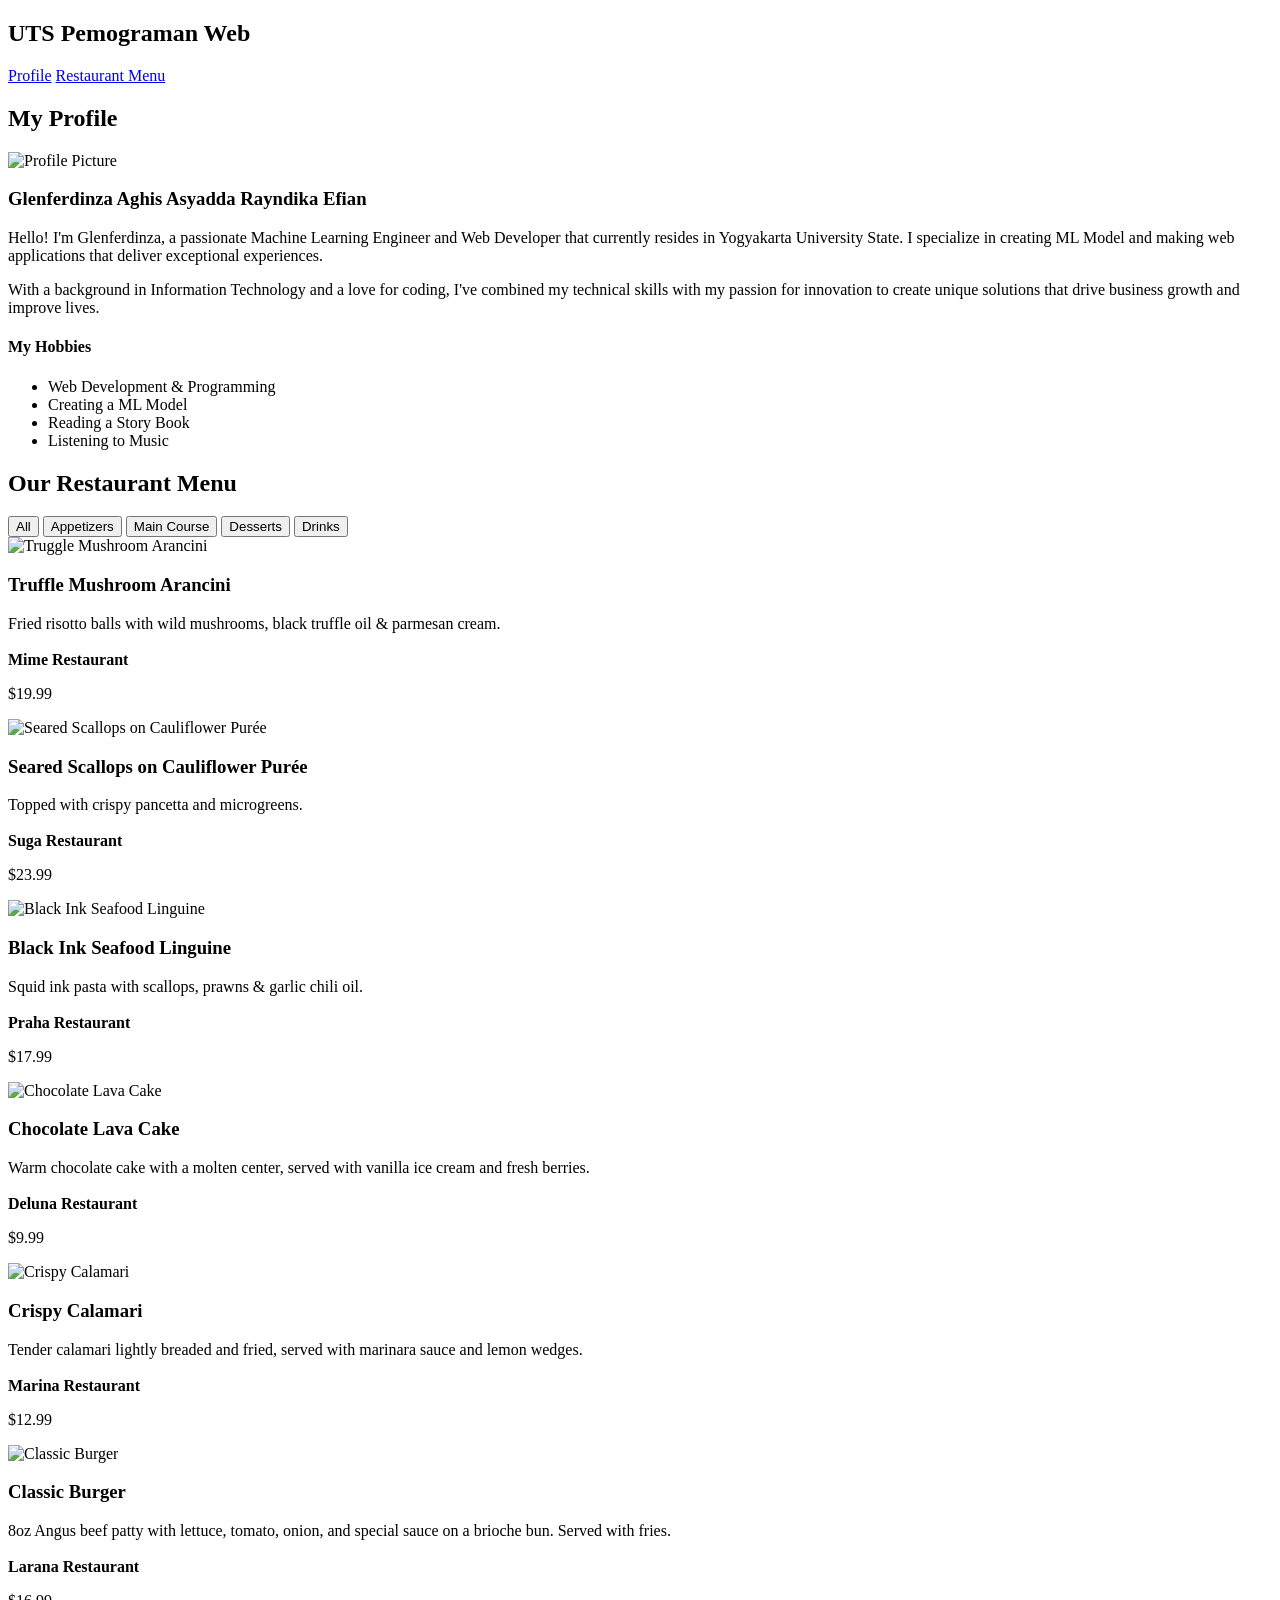
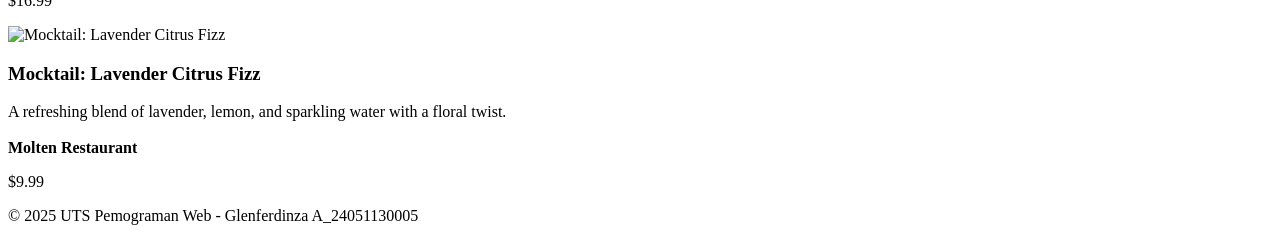
==== commit 88f7988f: "Add files via upload" ====
--- a/index.html
+++ b/index.html
@@ -4,7 +4,7 @@
     <meta charset="UTF-8">
     <meta name="viewport" content="width=device-width, initial-scale=1.0">
     <title>My Profile & Restaurant Menu</title>
-    <link rel="stylesheet" href="UTS WEB/css/styles.css">
+    <link rel="stylesheet" href="css/styles.css">
 </head>
 <body>
     <nav class="navbar">
@@ -21,10 +21,10 @@
             <h2 class="section-title">My Profile</h2>
             <div class="profile-content">
                 <div class="profile-image">
-                    <img src="UTS WEB/img/glen.jpg" alt="Profile Picture">
+                    <img src="img/glen.jpg" alt="Profile Picture">
                 </div>
                 <div class="profile-details">
-                    <div class="name-highlight">
+                    <div class="marquee-container">
                         <h3 class="profile-name">Glenferdinza Aghis Asyadda Rayndika Efian</h3>
                     </div>
                     <div class="profile-bio">
@@ -61,94 +61,91 @@
                 <!-- Menu Item 1 -->
                 <div class="menu-item" data-category="appetizer">
                     <div class="item-image">
-                        <img src="UTS WEB/img/Truuffle.png" alt="Truggle Mushroom Arancini">
+                        <img src="img/Truuffle.png" alt="Truggle Mushroom Arancini">
                     </div>
                     <div class="item-info">
                         <h3 class="item-name">Truffle Mushroom Arancini</h3>
-                        <p class="item-description">Fried risotto balls with wild mushrooms, black truffle oil & parmesan cream.</p>
+                        <p class="item-description">Fried risotto balls with wild mushrooms, black truffle oil & parmesan cream. <br> <b><br>Mime Restaurant</b></p>
                         <p class="item-price">$19.99</p>
                     </div>
                 </div>
                 <!-- Menu Item 2 -->
                 <div class="menu-item" data-category="appetizer">
                     <div class="item-image">
-                        <img src="UTS WEB/img/Seared.png" alt="Seared Scallops on Cauliflower Purée">
+                        <img src="img/Seared.png" alt="Seared Scallops on Cauliflower Purée">
                     </div>
                     <div class="item-info">
                         <h3 class="item-name">Seared Scallops on Cauliflower Purée</h3>
-                        <p class="item-description">Topped with crispy pancetta and microgreens.</p>
+                        <p class="item-description">Topped with crispy pancetta and microgreens.<br> <b><br>Suga Restaurant</b></p>
                         <p class="item-price">$23.99</p>
                     </div>
                 </div>
                 
-                <!-- Menu Item 3 -->
+                <!-- Menu Item 2 -->
                 <div class="menu-item" data-category="main">
                     <div class="item-image">
-                        <img src="UTS WEB/img/Seafood.png" alt="Black Ink Seafood Linguine">
+                        <img src="img/Seafood.png" alt="Black Ink Seafood Linguine">
                     </div>
                     <div class="item-info">
                         <h3 class="item-name">Black Ink Seafood Linguine</h3>
-                        <p class="item-description">Squid ink pasta with scallops, prawns & garlic chili oil.</p>
+                        <p class="item-description">Squid ink pasta with scallops, prawns & garlic chili oil. <br> <b><br>Praha Restaurant</b> </p>
                         <p class="item-price">$17.99</p>
                     </div>
                 </div>
                 
-                <!-- Menu Item 4 -->
+                <!-- Menu Item 3 -->
                 <div class="menu-item" data-category="dessert">
                     <div class="item-image">
-                        <img src="UTS WEB/img/coklat.png" alt="Chocolate Lava Cake">
+                        <img src="img/coklat.png" alt="Chocolate Lava Cake">
                     </div>
                     <div class="item-info">
                         <h3 class="item-name">Chocolate Lava Cake</h3>
-                        <p class="item-description">Warm chocolate cake with a molten center, served with vanilla ice cream and fresh berries.</p>
+                        <p class="item-description">Warm chocolate cake with a molten center, served with vanilla ice cream and fresh berries. <br> <b><br>Deluna Restaurant</b></p>
                         <p class="item-price">$9.99</p>
                     </div>
                 </div>
                 
-                <!-- Menu Item 5 -->
+                <!-- Menu Item 4 -->
                 <div class="menu-item" data-category="appetizer">
                     <div class="item-image">
-                        <img src="UTS WEB/img/crispy.png" alt="Crispy Calamari">
+                        <img src="img/crispy.png" alt="Crispy Calamari">
                     </div>
                     <div class="item-info">
                         <h3 class="item-name">Crispy Calamari</h3>
-                        <p class="item-description">Tender calamari lightly breaded and fried, served with marinara sauce and lemon wedges.</p>
+                        <p class="item-description">Tender calamari lightly breaded and fried, served with marinara sauce and lemon wedges. <br> <b><br>Marina Restaurant</b> </p>
                         <p class="item-price">$12.99</p>
                     </div>
                 </div>
                 
-                <!-- Menu Item 6 -->
+                <!-- Menu Item 5 -->
                 <div class="menu-item" data-category="main">
                     <div class="item-image">
-                        <img src="UTS WEB/img/burger.png" alt="Classic Burger">
+                        <img src="img/burger.png" alt="Classic Burger">
                     </div>
                     <div class="item-info">
                         <h3 class="item-name">Classic Burger</h3>
-                        <p class="item-description">8oz Angus beef patty with lettuce, tomato, onion, and special sauce on a brioche bun. Served with fries.</p>
+                        <p class="item-description">8oz Angus beef patty with lettuce, tomato, onion, and special sauce on a brioche bun. Served with fries. <br> <b><br>Larana Restaurant</b></p>
                         <p class="item-price">$16.99</p>
                     </div>
                 </div>
                 
-                <!-- Menu Item 7 -->
+                <!-- Menu Item 6 -->
                 <div class="menu-item" data-category="drink">
                     <div class="item-image">
-                        <img src="UTS WEB/img/Lavender.png" alt="Mocktail: Lavender Citrus Fizz">
+                        <img src="img/Lavender.png" alt="Mocktail: Lavender Citrus Fizz">
                     </div>
                     <div class="item-info">
                         <h3 class="item-name">Mocktail: Lavender Citrus Fizz</h3>
-                        <p class="item-description">A refreshing blend of lavender, lemon, and sparkling water with a floral twist.</p>
+                        <p class="item-description">A refreshing blend of lavender, lemon, and sparkling water with a floral twist. <br> <b><br>Molten Restaurant</b></p>
                         <p class="item-price">$9.99</p>
                     </div>
                 </div>
             </div>
         </section>
     </div>
-
     <footer>
         &copy; 2025 UTS Pemograman Web - Glenferdinza A_24051130005
     </footer>
-
-    <!-- External JavaScript file -->
-    <script src="UTS WEB/javascript/script.js"></script>
+    <script src="javascript/script.js"></script>
 </body>
 </html>
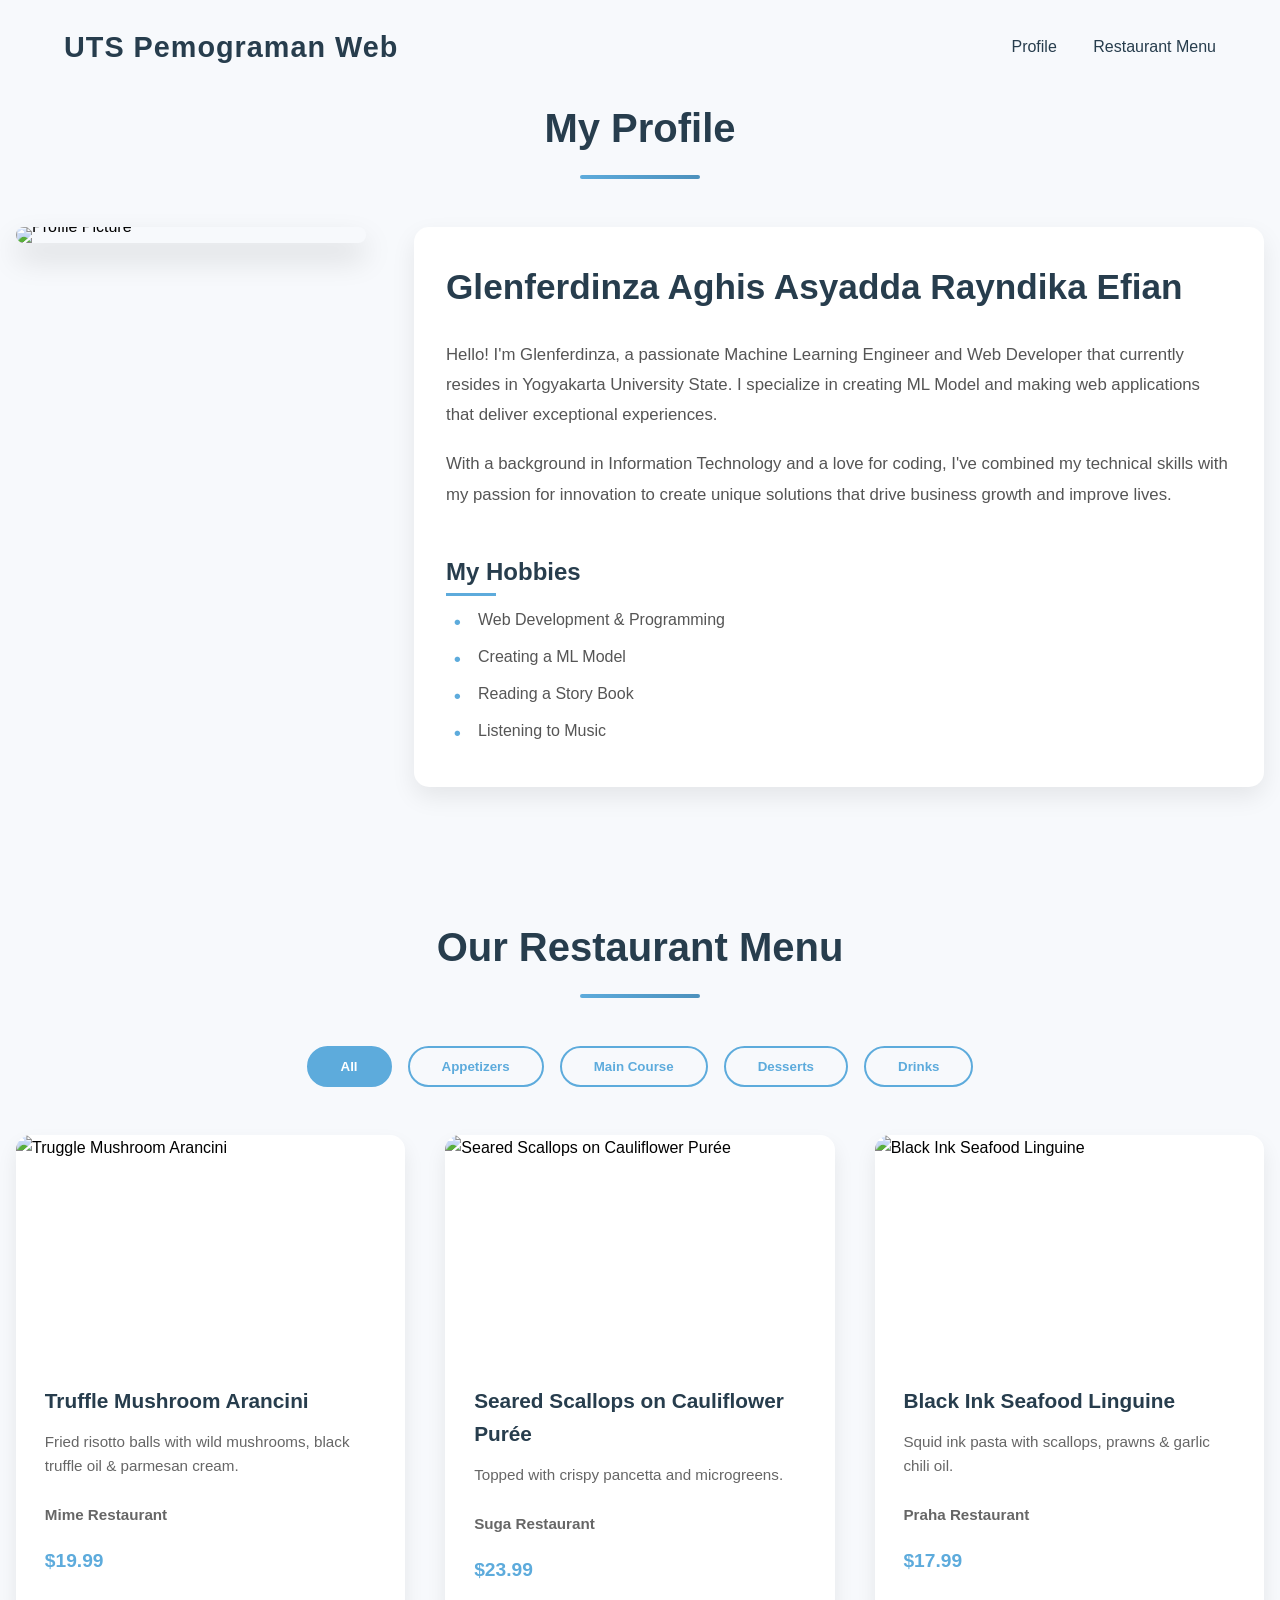
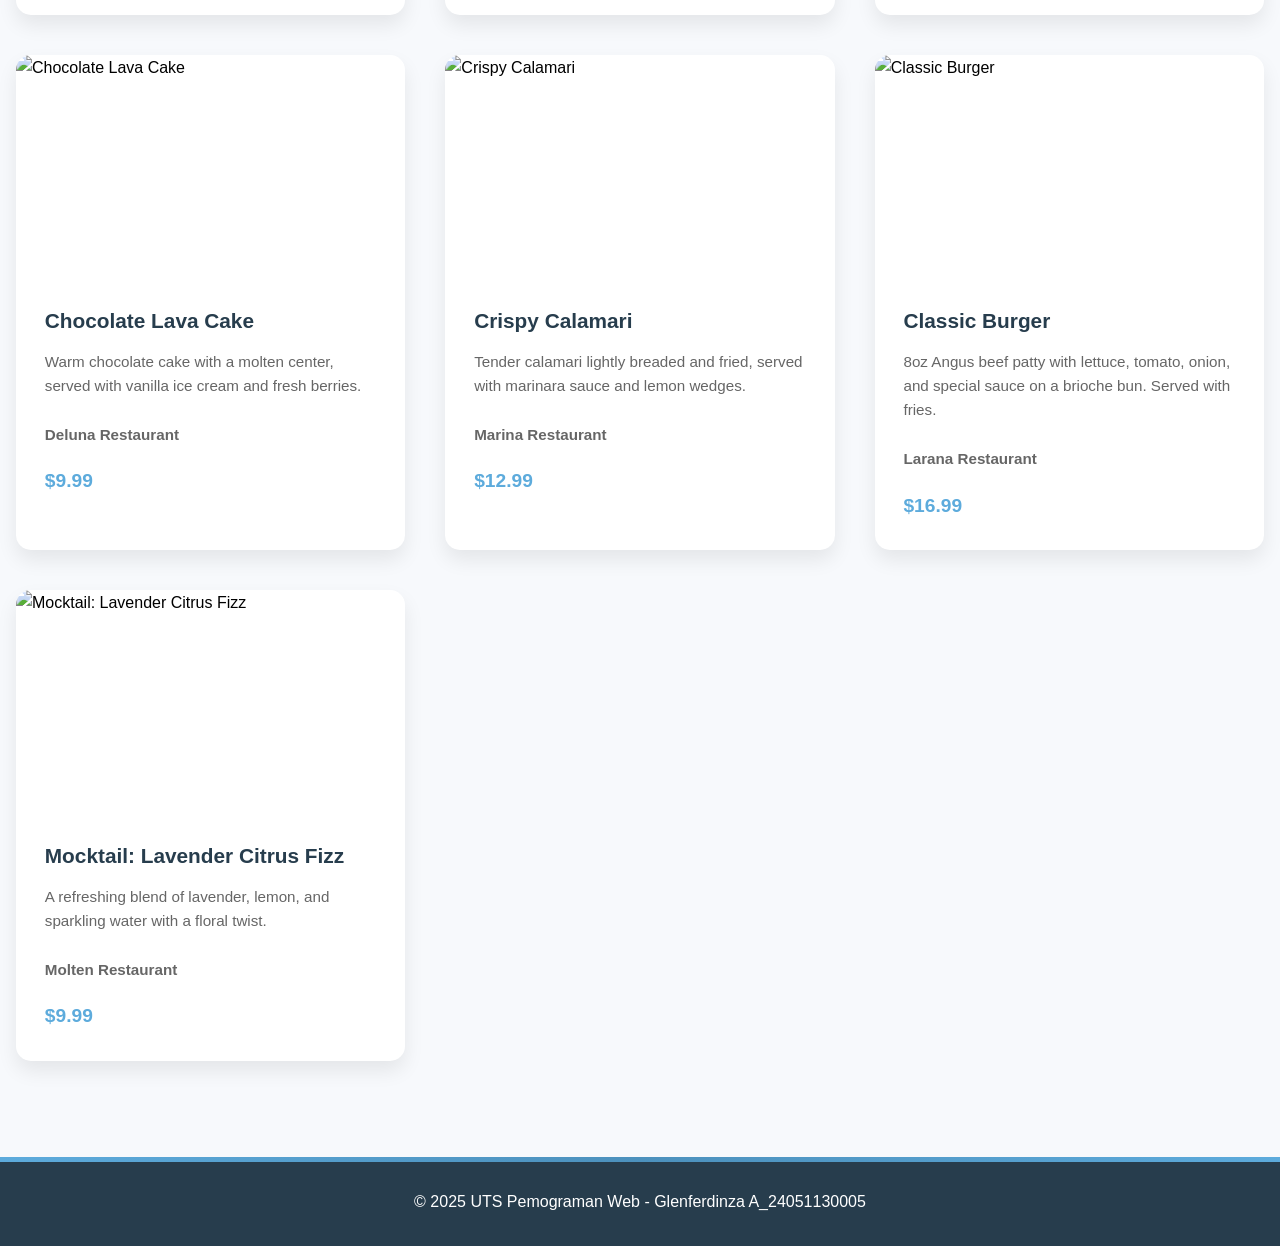
==== commit 6ff324af: "Update index.html" ====
--- a/index.html
+++ b/index.html
@@ -4,7 +4,7 @@
     <meta charset="UTF-8">
     <meta name="viewport" content="width=device-width, initial-scale=1.0">
     <title>My Profile & Restaurant Menu</title>
-    <link rel="stylesheet" href="css/styles.css">
+    <link rel="stylesheet" href="UTS WEB/css/styles.css">
 </head>
 <body>
     <nav class="navbar">
@@ -146,6 +146,6 @@
     <footer>
         &copy; 2025 UTS Pemograman Web - Glenferdinza A_24051130005
     </footer>
-    <script src="javascript/script.js"></script>
+    <script src="UTS WEB/javascript/script.js"></script>
 </body>
-</html>+</html>
--- a/UTS WEB/css/styles.css
+++ b/UTS WEB/css/styles.css
@@ -0,0 +1,929 @@
+/* Base styles */
+* {
+    box-sizing: border-box;
+    margin: 0;
+    padding: 0;
+    font-family: 'Poppins', 'Segoe UI', Arial, sans-serif;
+  }
+  
+  body {
+    background-color: #f7f9fc;
+    line-height: 1.6;
+    overflow-x: hidden;
+    -webkit-tap-highlight-color: transparent; /* Removes tap highlight on Android */
+  }
+  
+  /* Navbar with scroll effect */
+  .navbar {
+    display: flex;
+    justify-content: space-between;
+    align-items: center;
+    padding: 1.5rem 10%;
+    background-color: rgba(39, 55, 77, 0);
+    color: #273d4d;
+    position: fixed;
+    width: 100%;
+    top: 0;
+    z-index: 100;
+    transition: all 0.4s ease;
+    box-shadow: 0 0 0 rgba(0, 0, 0, 0);
+  }
+  
+  .navbar.scrolled {
+    color: white;
+    background-color: rgba(39, 55, 77, 0.95);
+    padding: 1rem 10%;
+    box-shadow: 0 5px 20px rgba(0, 0, 0, 0.1);
+  }
+  
+  .navbar h1, .logo {
+    font-size: 1.8rem;
+    font-weight: 700;
+    letter-spacing: 1px;
+    margin: 0;
+  }
+  
+  .nav-links a {
+    color: #273d4d;
+    text-decoration: none;
+    margin-left: 2rem;
+    font-weight: 500;
+    position: relative;
+    padding: 0.5rem 0;
+    transition: all 0.3s;
+  }
+  
+  .navbar.scrolled .nav-links a {
+    color: white;
+  }
+  
+  .nav-links a::after {
+    content: '';
+    position: absolute;
+    width: 0;
+    height: 2px;
+    background-color: #5dabdc;
+    bottom: 0;
+    left: 0;
+    transition: width 0.3s ease;
+  }
+  
+  .nav-links a:hover {
+    color: #5dabdc;
+  }
+  
+  .nav-links a:hover::after {
+    width: 100%;
+  }
+  
+  /* Mobile menu toggle */
+  .menu-toggle {
+    display: none;
+    cursor: pointer;
+    z-index: 101;
+  }
+  
+  .menu-toggle span {
+    display: block;
+    width: 25px;
+    height: 3px;
+    background-color: #273d4d;
+    margin: 5px 0;
+    transition: all 0.3s ease;
+  }
+  
+  .navbar.scrolled .menu-toggle span {
+    background-color: white;
+  }
+  
+  /* Container */
+  .container {
+    max-width: 1300px;
+    margin: 0 auto;
+    padding: 6rem 2rem 2rem;
+  }
+  
+  /* Section styling with animation */
+  .section-title {
+    text-align: center;
+    font-size: 2.5rem;
+    margin-bottom: 3rem;
+    color: #273d4d;
+    position: relative;
+    padding-bottom: 1.2rem;
+    opacity: 0;
+    transform: translateY(30px);
+    transition: all 0.8s ease;
+  }
+  
+  .section-title.visible {
+    opacity: 1;
+    transform: translateY(0);
+  }
+  
+  .section-title:after {
+    content: '';
+    position: absolute;
+    bottom: 0;
+    left: 50%;
+    transform: translateX(-50%);
+    width: 120px;
+    height: 4px;
+    background: linear-gradient(90deg, #5dabdc, #4c91bd);
+    border-radius: 2px;
+  }
+  
+  /* Profile section */
+  .profile-section {
+    margin-bottom: 5rem;
+  }
+  
+  .profile-content {
+    display: flex;
+    gap: 3rem;
+    align-items: flex-start;
+    opacity: 0;
+    transform: translateY(30px);
+    transition: all 0.8s ease 0.2s;
+  }
+  
+  .profile-content.visible {
+    opacity: 1;
+    transform: translateY(0);
+  }
+  
+  .profile-image {
+    flex: 0 0 350px;
+    position: relative;
+    overflow: hidden;
+    border-radius: 15px;
+    box-shadow: 0 15px 30px rgba(0, 0, 0, 0.15);
+    transition: transform 0.5s ease;
+    /* Add this line to ensure no white gap */
+    line-height: 0;
+  }
+  
+  .profile-image:hover {
+    transform: scale(1.03);
+  }
+  
+  .profile-image img {
+    width: 100%;
+    height: 100%;
+    object-fit: cover;
+    transition: transform 0.8s ease;
+    display: block;
+  }
+  
+  .profile-image:hover img {
+    transform: scale(1.1);
+  }
+  
+  .profile-details {
+    flex: 1;
+    background-color: white;
+    padding: 2rem;
+    border-radius: 15px;
+    box-shadow: 0 10px 25px rgba(0, 0, 0, 0.08);
+  }
+  
+  /* Replacing marquee with a nicer text highlight effect */
+  .name-highlight {
+    position: relative;
+    display: inline-block;
+  }
+  
+  .profile-name {
+    font-size: 2.2rem;
+    color: #273d4d;
+    margin-bottom: 1.5rem;
+    position: relative;
+    display: inline-block;
+    transition: all 0.3s ease;
+  }
+  
+  .profile-name::after {
+    content: '';
+    position: absolute;
+    bottom: -5px;
+    left: 0;
+    width: 0;
+    height: 3px;
+    background-color: #5dabdc;
+    transition: width 0.5s ease;
+  }
+  
+  .name-highlight:hover .profile-name::after {
+    width: 100%;
+  }
+  
+  .profile-bio p {
+    margin-bottom: 1.2rem;
+    line-height: 1.8;
+    color: #555;
+    font-size: 1.05rem;
+  }
+  
+  .hobbies-title {
+    font-size: 1.5rem;
+    margin: 1.5rem 0 1rem;
+    color: #273d4d;
+    position: relative;
+    display: inline-block;
+  }
+  
+  .hobbies-title::after {
+    content: '';
+    position: absolute;
+    bottom: -5px;
+    left: 0;
+    width: 50px;
+    height: 3px;
+    background-color: #5dabdc;
+  }
+  
+  .hobbies-list ul {
+    list-style: none;
+    margin-left: 0.5rem;
+  }
+  
+  .hobbies-list li {
+    margin-bottom: 0.7rem;
+    color: #555;
+    position: relative;
+    padding-left: 1.5rem;
+    transition: transform 0.3s ease;
+  }
+  
+  .hobbies-list li:hover {
+    transform: translateX(5px);
+  }
+  
+  .hobbies-list li::before {
+    content: '•';
+    position: absolute;
+    left: 0;
+    color: #5dabdc;
+    font-weight: bold;
+    font-size: 1.2rem;
+  }
+  
+  /* Menu section */
+  .menu-section {
+    padding-top: 3rem;
+  }
+  
+  .menu-categories {
+    display: flex;
+    justify-content: center;
+    flex-wrap: wrap;
+    gap: 1rem;
+    margin-bottom: 3rem;
+    opacity: 0;
+    transform: translateY(30px);
+    transition: all 0.8s ease 0.3s;
+  }
+  
+  .menu-categories.visible {
+    opacity: 1;
+    transform: translateY(0);
+  }
+  
+  .category-button {
+    background-color: #f7f9fc;
+    border: 2px solid #5dabdc;
+    color: #5dabdc;
+    padding: 0.7rem 2rem;
+    border-radius: 50px;
+    cursor: pointer;
+    font-weight: 600;
+    transition: all 0.3s cubic-bezier(0.68, -0.55, 0.265, 1.55);
+    position: relative;
+    overflow: hidden;
+    z-index: 1;
+  }
+  
+  .category-button:before {
+    content: '';
+    position: absolute;
+    top: 0;
+    left: 0;
+    width: 0%;
+    height: 100%;
+    background-color: #5dabdc;
+    transition: all 0.3s;
+    z-index: -1;
+  }
+  
+  .category-button:hover:before,
+  .category-button:active:before {
+    width: 100%;
+  }
+  
+  .category-button:hover,
+  .category-button:active {
+    color: white;
+    transform: translateY(-3px);
+    box-shadow: 0 7px 15px rgba(93, 171, 220, 0.25);
+  }
+  
+  .category-button.active {
+    background-color: #5dabdc;
+    color: white;
+  }
+  
+  .menu-grid {
+    display: grid;
+    grid-template-columns: repeat(auto-fill, minmax(300px, 1fr));
+    gap: 2.5rem;
+    opacity: 0;
+    transform: translateY(30px);
+    transition: all 0.8s ease 0.4s;
+  }
+  
+  .menu-grid.visible {
+    opacity: 1;
+    transform: translateY(0);
+  }
+  
+  .menu-item {
+    background-color: white;
+    border-radius: 15px;
+    overflow: hidden;
+    box-shadow: 0 10px 20px rgba(0, 0, 0, 0.08);
+    transition: all 0.4s ease;
+    opacity: 0;
+    transform: translateY(30px);
+    animation: fadeInUp 0.8s forwards;
+  }
+  
+  @keyframes fadeInUp {
+    from {
+      opacity: 0;
+      transform: translateY(30px);
+    }
+    to {
+      opacity: 1;
+      transform: translateY(0);
+    }
+  }
+  
+  .menu-item:hover {
+    transform: translateY(-10px);
+    box-shadow: 0 20px 30px rgba(0, 0, 0, 0.12);
+  }
+  
+  .item-image {
+    height: 220px;
+    overflow: hidden;
+    position: relative;
+  }
+  
+  .item-image img {
+    width: 100%;
+    height: 100%;
+    object-fit: cover;
+    transition: transform 0.6s ease;
+  }
+  
+  .menu-item:hover .item-image img {
+    transform: scale(1.1);
+  }
+  
+  .item-image::after {
+    content: '';
+    position: absolute;
+    bottom: 0;
+    left: 0;
+    width: 100%;
+    height: 40%;
+    background: linear-gradient(to top, rgba(0, 0, 0, 0.5), transparent);
+    opacity: 0;
+    transition: opacity 0.4s ease;
+  }
+  
+  .menu-item:hover .item-image::after {
+    opacity: 1;
+  }
+  
+  .item-info {
+    padding: 1.8rem;
+    position: relative;
+  }
+  
+  .item-name {
+    font-size: 1.3rem;
+    margin-bottom: 0.8rem;
+    color: #273d4d;
+    position: relative;
+    display: inline-block;
+    transition: transform 0.3s ease;
+  }
+  
+  .menu-item:hover .item-name {
+    transform: translateX(5px);
+  }
+  
+  .item-description {
+    color: #666;
+    font-size: 0.95rem;
+    margin-bottom: 1.2rem;
+    line-height: 1.6;
+  }
+  
+  .item-price {
+    font-weight: bold;
+    color: #5dabdc;
+    font-size: 1.2rem;
+    display: inline-block;
+    position: relative;
+  }
+  
+  .item-price::before {
+    content: '';
+    position: absolute;
+    bottom: -5px;
+    left: 0;
+    width: 0;
+    height: 2px;
+    background-color: #5dabdc;
+    transition: width 0.3s ease;
+  }
+  
+  .menu-item:hover .item-price::before {
+    width: 100%;
+  }
+  
+  /* Footer */
+  footer {
+    background-color: #273d4d;
+    color: white;
+    text-align: center;
+    padding: 2rem;
+    margin-top: 4rem;
+    position: relative;
+  }
+  
+  footer::before {
+    content: '';
+    position: absolute;
+    top: 0;
+    left: 0;
+    width: 100%;
+    height: 5px;
+    background: linear-gradient(90deg, #5dabdc, #4c91bd, #5dabdc);
+  }
+  
+  /* Hidden class for filtering */
+  .hidden {
+    display: none;
+  }
+  
+  /* Animations for scroll effects */
+  .fade-in {
+    opacity: 0;
+    transform: translateY(20px);
+    transition: opacity 0.6s ease, transform 0.6s ease;
+  }
+  
+  .fade-in.visible {
+    opacity: 1;
+    transform: translateY(0);
+  }
+  
+  /* Media query for half-screen windows and tablets */
+  @media screen and (max-width: 992px) {
+    .container {
+      padding: 5rem 1.5rem 1.5rem;
+    }
+    
+    .profile-content {
+      flex-direction: column;
+      align-items: center;
+      text-align: center;
+      gap: 2rem;
+    }
+    
+    .profile-image {
+      flex: 0 0 auto;
+      max-width: 250px;
+    }
+    
+    .section-title {
+      font-size: 2rem;
+      margin-bottom: 2rem;
+    }
+    
+    .profile-name {
+      font-size: 1.8rem;
+    }
+    
+    .hobbies-title::after {
+      left: 50%;
+      transform: translateX(-50%);
+    }
+    
+    .hobbies-list {
+      text-align: left;
+    }
+    
+    .item-image {
+      height: 180px;
+    }
+  }
+  
+  /* Media query for smaller windows and large phones */
+  @media screen and (max-width: 768px) {
+    .navbar {
+      padding: 0.8rem 5%;
+    }
+    
+    /* Show hamburger menu */
+    .menu-toggle {
+      display: block;
+    }
+    
+    .nav-links a {
+      color: #273d4d;
+      text-decoration: none;
+      margin-left: 2rem;
+      font-weight: 500;
+      position: relative;
+      padding: 0.5rem 0;
+      transition: all 0.3s;
+    }
+    
+    .navbar.scrolled .nav-links a {
+      color: white;
+    }
+    
+    .nav-links a::after {
+      content: '';
+      position: absolute;
+      width: 0;
+      height: 2px;
+      background-color: #5dabdc;
+      bottom: 0;
+      left: 0;
+      transition: width 0.3s ease;
+    }
+    
+    .nav-links a:hover {
+      color: #5dabdc;
+    }
+    
+    .nav-links a:hover::after {
+      width: 100%;
+    }
+    
+    /* Mobile menu toggle */
+    .menu-toggle {
+      display: none;
+      cursor: pointer;
+      z-index: 101;
+    }
+    
+    .menu-toggle span {
+      display: block;
+      width: 25px;
+      height: 3px;
+      background-color: #273d4d;
+      margin: 5px 0;
+      transition: all 0.3s ease;
+    }
+    
+    .navbar.scrolled .menu-toggle span {
+      background-color: white;
+    }
+        
+    .menu-toggle.active span:nth-child(1) {
+      transform: rotate(45deg) translate(5px, 6px);
+    }
+    
+    .menu-toggle.active span:nth-child(2) {
+      opacity: 0;
+    }
+    
+    .menu-toggle.active span:nth-child(3) {
+      transform: rotate(-45deg) translate(5px, -6px);
+    }
+    
+    /* Overlay for mobile menu */
+    .menu-overlay {
+      position: fixed;
+      top: 0;
+      left: 0;
+      width: 100%;
+      height: 100%;
+      background-color: rgba(0, 0, 0, 0.5);
+      z-index: 98;
+      display: none;
+    }
+    
+    .menu-overlay.active {
+      display: block;
+    }
+    
+    .container {
+      padding: 4.5rem 1rem 1rem;
+    }
+    
+    .menu-grid {
+      grid-template-columns: repeat(1, 1fr);
+    }
+    
+    .category-button {
+      padding: 0.5rem 1.2rem;
+      font-size: 0.9rem;
+    }
+    
+    .profile-image {
+      max-width: 200px;
+    }
+    
+    .profile-bio p {
+      font-size: 1rem;
+    }
+  }
+  
+  /* Specific styles for Windows snap view */
+  @media screen and (max-width: 860px) and (min-width: 600px) {
+    .menu-grid {
+      grid-template-columns: repeat(2, 1fr);
+      gap: 1.2rem;
+    }
+    
+    .profile-content {
+      gap: 1.5rem;
+    }
+    
+    .navbar h1, .logo {
+      font-size: 1.3rem;
+    }
+    
+    .hobbies-title {
+      font-size: 1.3rem;
+      margin: 1.2rem 0 0.8rem;
+    }
+  }
+  
+  /* Android specific media queries */
+  @media screen and (max-width: 560px) {
+    /* Very small screens & common Android widths */
+    .navbar {
+      padding: 1px 10%;
+    }
+    .profile-name {
+      font-size: 1rem;
+    }
+    
+    .section-title {
+      font-size: 1.7rem;
+    }
+    
+    .navbar h1, .logo {
+      font-size: 1.1rem;
+    }
+    
+    .menu-categories {
+      gap: 0.5rem;
+      margin-bottom: 1.5rem;
+    }
+    
+    .category-button {
+      padding: 0.4rem 1rem;
+      font-size: 0.8rem;
+    }
+    
+    .item-info {
+      padding: 1.2rem;
+    }
+    
+    .item-name {
+      font-size: 1.2rem;
+    }
+    
+    .item-description {
+      font-size: 0.9rem;
+    }
+    
+    .profile-details {
+      padding: 1.5rem;
+    }
+    
+    /* Add a larger touch area for mobile taps */
+    .nav-links a, 
+    .category-button {
+      font-size: 1rem;
+      min-height: 20px;
+      display: flex;
+      align-items: 30px;
+      justify-content: center;
+    }
+  }
+  /* Android specific media queries */
+  @media screen and (max-width: 480px) {
+    /* Very small screens & common Android widths */
+    .navbar {
+      padding: center;
+    }
+    .profile-name {
+      font-size: 1.5rem;
+    }
+    
+    .section-title {
+      font-size: 1.7rem;
+    }
+    
+    .navbar h1, .logo {
+      font-size: 1.1rem;
+    }
+    
+    .menu-categories {
+      gap: 0.5rem;
+      margin-bottom: 1.5rem;
+    }
+    
+    .category-button {
+      padding: 0.4rem 1rem;
+      font-size: 0.8rem;
+    }
+    
+    .item-info {
+      padding: 1.2rem;
+    }
+    
+    .item-name {
+      font-size: 1.2rem;
+    }
+    
+    .item-description {
+      font-size: 0.9rem;
+    }
+    
+    .profile-details {
+      padding: 1.5rem;
+    }
+    
+    /* Add a larger touch area for mobile taps */
+    .nav-links a, 
+    .category-button {
+      min-height: 44px;
+      display: flex;
+      align-items: center;
+      justify-content: center;
+    }
+  }
+  
+  /* Small Android phones (Galaxy S8, Pixel 3a, etc.) */
+  @media screen and (max-width: 375px) {
+    .navbar {
+      padding: center;
+    }
+    .container {
+      padding: 4rem 0.8rem 1rem;
+    }
+    
+    .profile-image {
+      max-width: 180px;
+    }
+    
+    .section-title {
+      font-size: 1.5rem;
+      margin-bottom: 1.5rem;
+    }
+    
+    .profile-name {
+      font-size: 1.3rem;
+    }
+    
+    .profile-bio p {
+      font-size: 0.95rem;
+    }
+    
+    .item-image {
+      height: 160px;
+    }
+    
+    .menu-categories {
+      display: flex;
+      flex-wrap: wrap;
+      justify-content: center;
+    }
+    
+    .category-button {
+      margin-bottom: 0.5rem;
+      padding: 0.4rem 0.8rem;
+      font-size: 0.75rem;
+      flex: 0 1 auto;
+    }
+    
+    .hobbies-title {
+      font-size: 1.2rem;
+    }
+  }
+  /* Small Android phones (Galaxy S8, Pixel 3a, etc.) */
+  @media screen and (max-width: 240px) {
+    .navbar {
+      padding: center;
+    }
+    .container {
+      padding: 4rem 0.8rem 1rem;
+    }
+    
+    .profile-image {
+      max-width: 180px;
+    }
+    
+    .section-title {
+      font-size: 1.5rem;
+      margin-bottom: 1.5rem;
+    }
+    
+    .profile-name {
+      font-size: 1.3rem;
+    }
+    
+    .profile-bio p {
+      font-size: 0.95rem;
+    }
+    
+    .item-image {
+      height: 160px;
+    }
+    
+    .menu-categories {
+      display: flex;
+      flex-wrap: wrap;
+      justify-content: center;
+    }
+    
+    .category-button {
+      margin-bottom: 0.5rem;
+      padding: 0.4rem 0.8rem;
+      font-size: 0.75rem;
+      flex: 0 1 auto;
+    }
+    
+    .hobbies-title {
+      font-size: 1.2rem;
+    }
+  }
+  
+  /* Fix for Android browsers' address bar resizing */
+  @media screen and (max-height: 600px) {
+    .container {
+      padding-top: 3.5rem;
+    }
+    
+    .navbar {
+      padding: 0.6rem 5%;
+    }
+  }
+  
+  /* Fix for mobile touch */
+  @media (hover: none) {
+    .menu-item:hover {
+      transform: none;
+    }
+    
+    .category-button:hover {
+      transform: none;
+    }
+    
+    /* Instead, use active states for touch */
+    .menu-item:active {
+      transform: translateY(-5px);
+    }
+    
+    .item-name:active {
+      transform: translateX(5px);
+    }
+    
+    /* Improve tap targets */
+    .category-button,
+    .nav-links a {
+      padding: 0.8rem 1.2rem;
+    }
+  }
+  
+  /* Handle notched displays like iPhone X/11/12 */
+  @supports (padding: max(0px)) {
+    .navbar {
+      padding-left: max(5%, env(safe-area-inset-left));
+      padding-right: max(5%, env(safe-area-inset-right));
+    }
+    
+    .container {
+      padding-left: max(1rem, env(safe-area-inset-left));
+      padding-right: max(1rem, env(safe-area-inset-right));
+    }
+    
+    .nav-links {
+      padding-right: max(0px, env(safe-area-inset-right));
+    }
+    
+    footer {
+      padding-bottom: max(2rem, env(safe-area-inset-bottom));
+    }
+  }
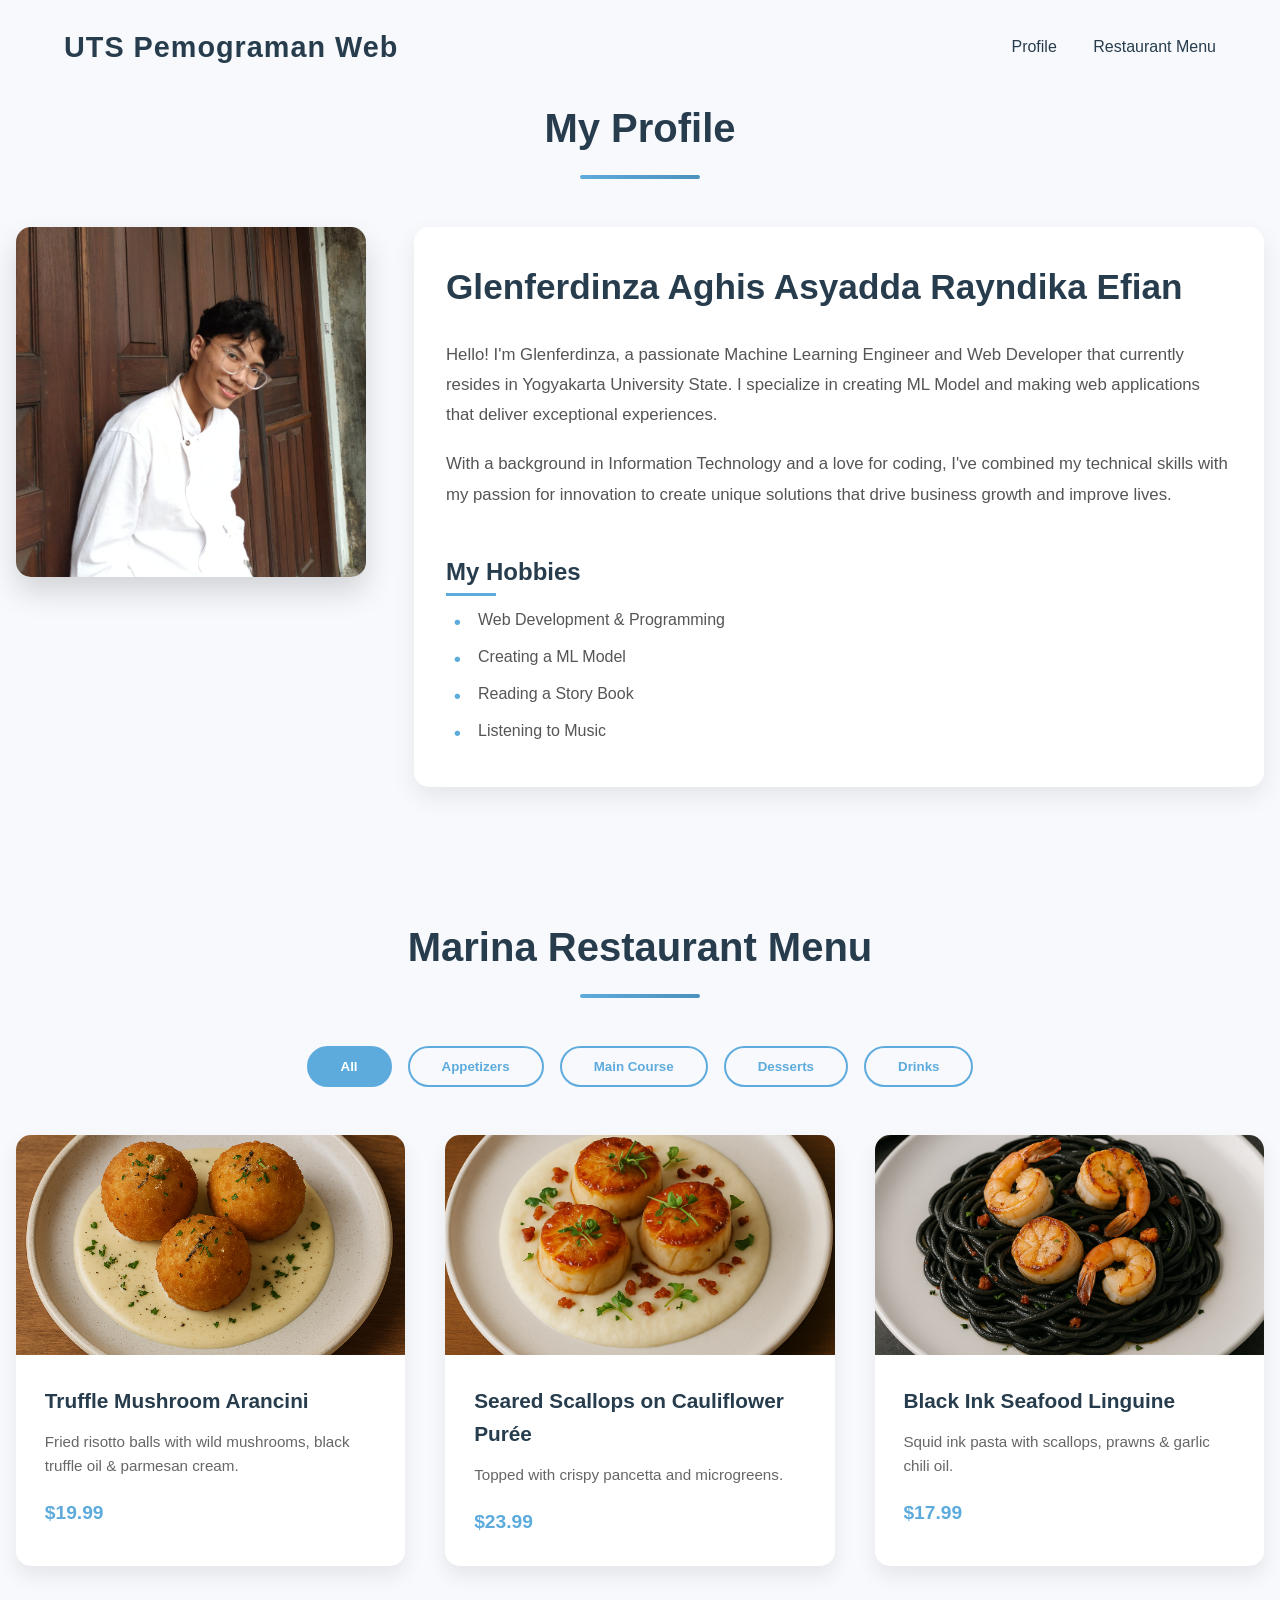
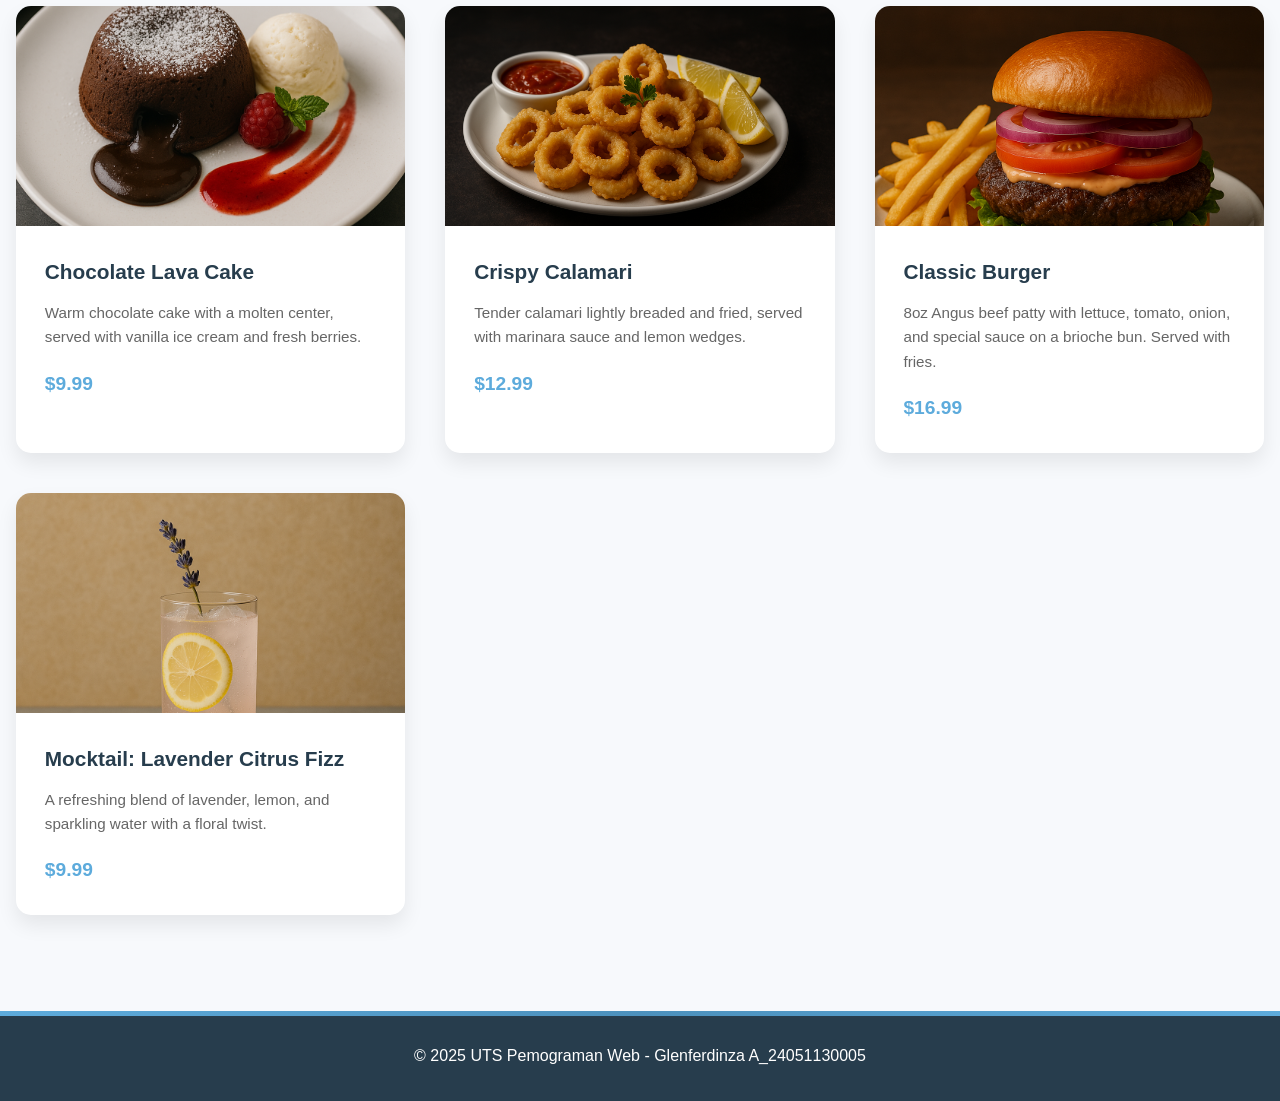
==== commit 2a69986d: "Add files via upload" ====
--- a/index.html
+++ b/index.html
@@ -21,7 +21,7 @@
             <h2 class="section-title">My Profile</h2>
             <div class="profile-content">
                 <div class="profile-image">
-                    <img src="img/glen.jpg" alt="Profile Picture">
+                    <img src="UTS WEB/img/glen.jpg" alt="Profile Picture">
                 </div>
                 <div class="profile-details">
                     <div class="marquee-container">
@@ -47,7 +47,7 @@
 
         <!-- Restaurant Menu Section -->
         <section id="menu" class="menu-section">
-            <h2 class="section-title">Our Restaurant Menu</h2>
+            <h2 class="section-title">Marina Restaurant Menu</h2>
             
             <div class="menu-categories">
                 <button class="category-button active" data-category="all">All</button>
@@ -61,22 +61,22 @@
                 <!-- Menu Item 1 -->
                 <div class="menu-item" data-category="appetizer">
                     <div class="item-image">
-                        <img src="img/Truuffle.png" alt="Truggle Mushroom Arancini">
+                        <img src="UTS WEB/img/Truuffle.png" alt="Truggle Mushroom Arancini">
                     </div>
                     <div class="item-info">
                         <h3 class="item-name">Truffle Mushroom Arancini</h3>
-                        <p class="item-description">Fried risotto balls with wild mushrooms, black truffle oil & parmesan cream. <br> <b><br>Mime Restaurant</b></p>
+                        <p class="item-description">Fried risotto balls with wild mushrooms, black truffle oil & parmesan cream.</p>
                         <p class="item-price">$19.99</p>
                     </div>
                 </div>
                 <!-- Menu Item 2 -->
                 <div class="menu-item" data-category="appetizer">
                     <div class="item-image">
-                        <img src="img/Seared.png" alt="Seared Scallops on Cauliflower Purée">
+                        <img src="UTS WEB/img/Seared.png" alt="Seared Scallops on Cauliflower Purée">
                     </div>
                     <div class="item-info">
                         <h3 class="item-name">Seared Scallops on Cauliflower Purée</h3>
-                        <p class="item-description">Topped with crispy pancetta and microgreens.<br> <b><br>Suga Restaurant</b></p>
+                        <p class="item-description">Topped with crispy pancetta and microgreens.</p>
                         <p class="item-price">$23.99</p>
                     </div>
                 </div>
@@ -84,11 +84,11 @@
                 <!-- Menu Item 2 -->
                 <div class="menu-item" data-category="main">
                     <div class="item-image">
-                        <img src="img/Seafood.png" alt="Black Ink Seafood Linguine">
+                        <img src="UTS WEB/img/Seafood.png" alt="Black Ink Seafood Linguine">
                     </div>
                     <div class="item-info">
                         <h3 class="item-name">Black Ink Seafood Linguine</h3>
-                        <p class="item-description">Squid ink pasta with scallops, prawns & garlic chili oil. <br> <b><br>Praha Restaurant</b> </p>
+                        <p class="item-description">Squid ink pasta with scallops, prawns & garlic chili oil.</p>
                         <p class="item-price">$17.99</p>
                     </div>
                 </div>
@@ -96,11 +96,11 @@
                 <!-- Menu Item 3 -->
                 <div class="menu-item" data-category="dessert">
                     <div class="item-image">
-                        <img src="img/coklat.png" alt="Chocolate Lava Cake">
+                        <img src="UTS WEB/img/coklat.png" alt="Chocolate Lava Cake">
                     </div>
                     <div class="item-info">
                         <h3 class="item-name">Chocolate Lava Cake</h3>
-                        <p class="item-description">Warm chocolate cake with a molten center, served with vanilla ice cream and fresh berries. <br> <b><br>Deluna Restaurant</b></p>
+                        <p class="item-description">Warm chocolate cake with a molten center, served with vanilla ice cream and fresh berries.</p>
                         <p class="item-price">$9.99</p>
                     </div>
                 </div>
@@ -108,11 +108,11 @@
                 <!-- Menu Item 4 -->
                 <div class="menu-item" data-category="appetizer">
                     <div class="item-image">
-                        <img src="img/crispy.png" alt="Crispy Calamari">
+                        <img src="UTS WEB/img/crispy.png" alt="Crispy Calamari">
                     </div>
                     <div class="item-info">
                         <h3 class="item-name">Crispy Calamari</h3>
-                        <p class="item-description">Tender calamari lightly breaded and fried, served with marinara sauce and lemon wedges. <br> <b><br>Marina Restaurant</b> </p>
+                        <p class="item-description">Tender calamari lightly breaded and fried, served with marinara sauce and lemon wedges.</p>
                         <p class="item-price">$12.99</p>
                     </div>
                 </div>
@@ -120,11 +120,11 @@
                 <!-- Menu Item 5 -->
                 <div class="menu-item" data-category="main">
                     <div class="item-image">
-                        <img src="img/burger.png" alt="Classic Burger">
+                        <img src="UTS WEB/img/burger.png" alt="Classic Burger">
                     </div>
                     <div class="item-info">
                         <h3 class="item-name">Classic Burger</h3>
-                        <p class="item-description">8oz Angus beef patty with lettuce, tomato, onion, and special sauce on a brioche bun. Served with fries. <br> <b><br>Larana Restaurant</b></p>
+                        <p class="item-description">8oz Angus beef patty with lettuce, tomato, onion, and special sauce on a brioche bun. Served with fries.</p>
                         <p class="item-price">$16.99</p>
                     </div>
                 </div>
@@ -132,11 +132,11 @@
                 <!-- Menu Item 6 -->
                 <div class="menu-item" data-category="drink">
                     <div class="item-image">
-                        <img src="img/Lavender.png" alt="Mocktail: Lavender Citrus Fizz">
+                        <img src="UTS WEB/img/Lavender.png" alt="Mocktail: Lavender Citrus Fizz">
                     </div>
                     <div class="item-info">
                         <h3 class="item-name">Mocktail: Lavender Citrus Fizz</h3>
-                        <p class="item-description">A refreshing blend of lavender, lemon, and sparkling water with a floral twist. <br> <b><br>Molten Restaurant</b></p>
+                        <p class="item-description">A refreshing blend of lavender, lemon, and sparkling water with a floral twist.</p>
                         <p class="item-price">$9.99</p>
                     </div>
                 </div>
@@ -148,4 +148,4 @@
     </footer>
     <script src="UTS WEB/javascript/script.js"></script>
 </body>
-</html>
+</html>
--- a/UTS WEB/css/styles.css
+++ b/UTS WEB/css/styles.css
@@ -720,167 +720,7 @@
       align-items: 30px;
       justify-content: center;
     }
-  }
-  /* Android specific media queries */
-  @media screen and (max-width: 480px) {
-    /* Very small screens & common Android widths */
-    .navbar {
-      padding: center;
-    }
-    .profile-name {
-      font-size: 1.5rem;
-    }
-    
-    .section-title {
-      font-size: 1.7rem;
-    }
-    
-    .navbar h1, .logo {
-      font-size: 1.1rem;
-    }
-    
-    .menu-categories {
-      gap: 0.5rem;
-      margin-bottom: 1.5rem;
-    }
-    
-    .category-button {
-      padding: 0.4rem 1rem;
-      font-size: 0.8rem;
-    }
-    
-    .item-info {
-      padding: 1.2rem;
-    }
-    
-    .item-name {
-      font-size: 1.2rem;
-    }
-    
-    .item-description {
-      font-size: 0.9rem;
-    }
-    
-    .profile-details {
-      padding: 1.5rem;
-    }
-    
-    /* Add a larger touch area for mobile taps */
-    .nav-links a, 
-    .category-button {
-      min-height: 44px;
-      display: flex;
-      align-items: center;
-      justify-content: center;
-    }
-  }
-  
-  /* Small Android phones (Galaxy S8, Pixel 3a, etc.) */
-  @media screen and (max-width: 375px) {
-    .navbar {
-      padding: center;
-    }
-    .container {
-      padding: 4rem 0.8rem 1rem;
-    }
-    
-    .profile-image {
-      max-width: 180px;
-    }
-    
-    .section-title {
-      font-size: 1.5rem;
-      margin-bottom: 1.5rem;
-    }
-    
-    .profile-name {
-      font-size: 1.3rem;
-    }
-    
-    .profile-bio p {
-      font-size: 0.95rem;
-    }
-    
-    .item-image {
-      height: 160px;
-    }
-    
-    .menu-categories {
-      display: flex;
-      flex-wrap: wrap;
-      justify-content: center;
-    }
-    
-    .category-button {
-      margin-bottom: 0.5rem;
-      padding: 0.4rem 0.8rem;
-      font-size: 0.75rem;
-      flex: 0 1 auto;
-    }
-    
-    .hobbies-title {
-      font-size: 1.2rem;
-    }
-  }
-  /* Small Android phones (Galaxy S8, Pixel 3a, etc.) */
-  @media screen and (max-width: 240px) {
-    .navbar {
-      padding: center;
-    }
-    .container {
-      padding: 4rem 0.8rem 1rem;
-    }
-    
-    .profile-image {
-      max-width: 180px;
-    }
-    
-    .section-title {
-      font-size: 1.5rem;
-      margin-bottom: 1.5rem;
-    }
-    
-    .profile-name {
-      font-size: 1.3rem;
-    }
-    
-    .profile-bio p {
-      font-size: 0.95rem;
-    }
-    
-    .item-image {
-      height: 160px;
-    }
-    
-    .menu-categories {
-      display: flex;
-      flex-wrap: wrap;
-      justify-content: center;
-    }
-    
-    .category-button {
-      margin-bottom: 0.5rem;
-      padding: 0.4rem 0.8rem;
-      font-size: 0.75rem;
-      flex: 0 1 auto;
-    }
-    
-    .hobbies-title {
-      font-size: 1.2rem;
-    }
-  }
-  
-  /* Fix for Android browsers' address bar resizing */
-  @media screen and (max-height: 600px) {
-    .container {
-      padding-top: 3.5rem;
-    }
-    
-    .navbar {
-      padding: 0.6rem 5%;
-    }
-  }
-  
+  }  
   /* Fix for mobile touch */
   @media (hover: none) {
     .menu-item:hover {
